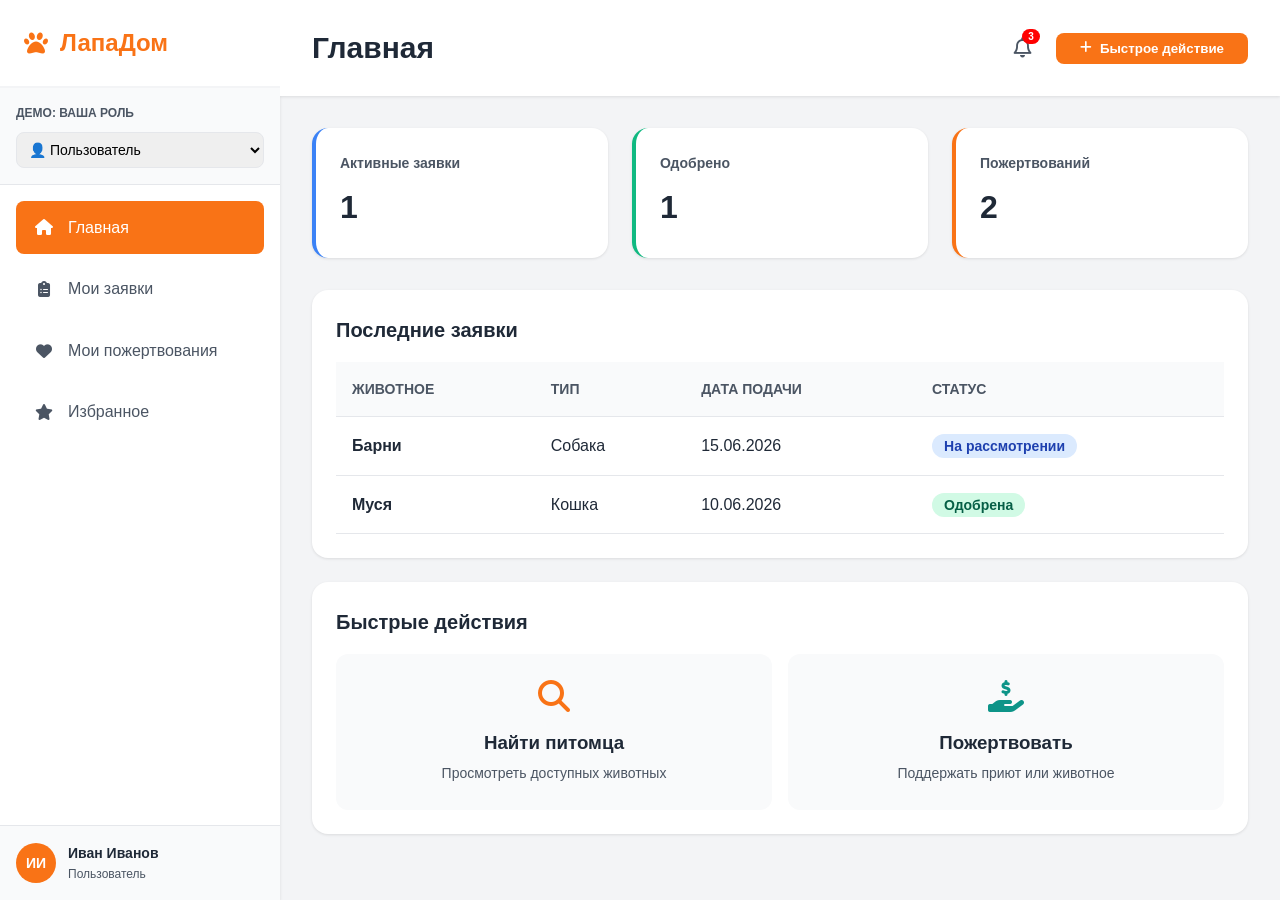
==== frontend/dashboard.html @ 7d48e0a5 "prototype 1.3" ====
<!DOCTYPE html>
<html lang="ru">
<head>
    <meta charset="UTF-8">
    <meta name="viewport" content="width=device-width, initial-scale=1.0">
    <title>ЛапаДом | Личный кабинет</title>
    <link rel="stylesheet" href="css/style.css">
    <link rel="stylesheet" href="https://cdnjs.cloudflare.com/ajax/libs/font-awesome/6.4.0/css/all.min.css">
</head>
<body class="dashboard-body">
    <div class="dashboard-container">
        <!-- Боковое меню -->
        <aside class="sidebar">
            <div class="sidebar-header">
                <i class="fa-solid fa-paw"></i>
                <span>ЛапаДом</span>
            </div>
            
            <div class="role-selector">
                <label>Демо: Ваша роль</label>
                <select id="roleSelector" onchange="switchRole(this.value)">
                    <option value="user">👤 Пользователь</option>
                    <option value="partner">🏢 Партнёр (Приют/Клиника)</option>
                </select>
            </div>

            <nav class="sidebar-nav" id="sidebarNav">
                <!-- Меню генерируется через JS -->
            </nav>

            <div class="sidebar-footer">
                <div class="user-info">
                    <div class="avatar" id="userAvatar">ИИ</div>
                    <div class="user-details">
                        <div class="user-name" id="userName">Иван Иванов</div>
                        <div class="user-role" id="userRole">Пользователь</div>
                    </div>
                </div>
            </div>
        </aside>

        <!-- Основной контент -->
        <main class="main-content">
            <header class="top-bar">
                <h1 id="pageTitle" class="page-title">Главная</h1>
                <div class="top-actions">
                    <button class="icon-btn">
                        <i class="fa-regular fa-bell"></i>
                        <span class="badge">3</span>
                    </button>
                    <button class="btn btn-primary" onclick="showQuickAction()">
                        <i class="fa-solid fa-plus"></i> Быстрое действие
                    </button>
                </div>
            </header>

            <div class="content" id="mainContent">
                <!-- Контент генерируется через JS -->
            </div>
        </main>
    </div>

    <script src="js/dashboard.js"></script>
</body>
</html>
---- frontend/css/style.css ----
/* Базовые стили */
* {
    margin: 0;
    padding: 0;
    box-sizing: border-box;
}

:root {
    --primary: #f97316;
    --primary-dark: #ea580c;
    --secondary: #0d9488;
    --secondary-dark: #0f766e;
    --gray-50: #f9fafb;
    --gray-100: #f3f4f6;
    --gray-200: #e5e7eb;
    --gray-600: #4b5563;
    --gray-800: #1f2937;
    --shadow: 0 1px 3px rgba(0,0,0,0.1);
    --shadow-lg: 0 10px 15px -3px rgba(0,0,0,0.1);
}

body {
    font-family: -apple-system, BlinkMacSystemFont, 'Segoe UI', Roboto, sans-serif;
    color: var(--gray-800);
    line-height: 1.6;
}

.container {
    max-width: 1200px;
    margin: 0 auto;
    padding: 0 20px;
}

/* Навигация */
.navbar {
    background: white;
    box-shadow: var(--shadow);
    position: sticky;
    top: 0;
    z-index: 100;
}

.nav-container {
    display: flex;
    justify-content: space-between;
    align-items: center;
    padding: 1rem 20px;
}

.logo {
    display: flex;
    align-items: center;
    gap: 0.5rem;
    font-size: 1.5rem;
    font-weight: bold;
    color: var(--primary);
}

.nav-links {
    display: flex;
    gap: 2rem;
}

.nav-links a {
    text-decoration: none;
    color: var(--gray-600);
    font-weight: 500;
    transition: color 0.3s;
}

.nav-links a:hover,
.nav-links a.active {
    color: var(--primary);
}

.nav-actions {
    display: flex;
    gap: 1rem;
}

/* Кнопки */
.btn {
    padding: 0.5rem 1.5rem;
    border-radius: 0.5rem;
    font-weight: 600;
    text-decoration: none;
    border: none;
    cursor: pointer;
    transition: all 0.3s;
    display: inline-flex;
    align-items: center;
    gap: 0.5rem;
}

.btn-primary {
    background: var(--primary);
    color: white;
}

.btn-primary:hover {
    background: var(--primary-dark);
    transform: translateY(-1px);
}

.btn-secondary {
    background: var(--secondary);
    color: white;
}

.btn-secondary:hover {
    background: var(--secondary-dark);
}

.btn-outline {
    background: transparent;
    border: 2px solid var(--primary);
    color: var(--primary);
}

.btn-lg {
    padding: 0.75rem 2rem;
    font-size: 1.1rem;
}

/* Hero секция */
.hero {
    background: linear-gradient(135deg, var(--secondary) 0%, #14b8a6 100%);
    color: white;
    padding: 6rem 0;
    text-align: center;
}

.hero h1 {
    font-size: 3rem;
    margin-bottom: 1rem;
    font-weight: 800;
}

.hero p {
    font-size: 1.25rem;
    margin-bottom: 2rem;
    opacity: 0.9;
}

.hero-buttons {
    display: flex;
    gap: 1rem;
    justify-content: center;
}

/* Поиск */
.search-section {
    background: white;
    padding: 2rem 0;
    margin-top: -2rem;
    position: relative;
    z-index: 10;
}

.search-box {
    background: white;
    padding: 2rem;
    border-radius: 1rem;
    box-shadow: var(--shadow-lg);
    display: grid;
    grid-template-columns: repeat(auto-fit, minmax(200px, 1fr));
    gap: 1rem;
}

.form-control {
    padding: 0.75rem;
    border: 2px solid var(--gray-200);
    border-radius: 0.5rem;
    font-size: 1rem;
    outline: none;
    transition: border-color 0.3s;
}

.form-control:focus {
    border-color: var(--primary);
}

/* Каталог животных */
.animals-section {
    padding: 4rem 0;
    background: var(--gray-50);
}

.section-title {
    text-align: center;
    font-size: 2.5rem;
    margin-bottom: 3rem;
    color: var(--gray-800);
}

.animals-grid {
    display: grid;
    grid-template-columns: repeat(auto-fill, minmax(300px, 1fr));
    gap: 2rem;
}

.animal-card {
    background: white;
    border-radius: 1rem;
    overflow: hidden;
    box-shadow: var(--shadow);
    transition: transform 0.3s, box-shadow 0.3s;
}

.animal-card:hover {
    transform: translateY(-5px);
    box-shadow: var(--shadow-lg);
}

.animal-image {
    width: 100%;
    height: 250px;
    object-fit: cover;
}

.animal-info {
    padding: 1.5rem;
}

.animal-header {
    display: flex;
    justify-content: space-between;
    align-items: start;
    margin-bottom: 0.5rem;
}

.animal-name {
    font-size: 1.5rem;
    font-weight: bold;
}

.animal-badge {
    background: var(--secondary);
    color: white;
    padding: 0.25rem 0.75rem;
    border-radius: 1rem;
    font-size: 0.875rem;
    font-weight: 600;
}

.animal-meta {
    color: var(--gray-600);
    margin-bottom: 1rem;
}

.animal-desc {
    color: var(--gray-600);
    margin-bottom: 1.5rem;
    line-height: 1.5;
}

.animal-actions {
    display: grid;
    grid-template-columns: 1fr 1fr;
    gap: 0.75rem;
}

.btn-adopt {
    background: var(--secondary);
    color: white;
    padding: 0.75rem;
    border: none;
    border-radius: 0.5rem;
    font-weight: 600;
    cursor: pointer;
    transition: background 0.3s;
}

.btn-adopt:hover {
    background: var(--secondary-dark);
}

.btn-donate {
    background: transparent;
    color: var(--primary);
    border: 2px solid var(--primary);
    padding: 0.75rem;
    border-radius: 0.5rem;
    font-weight: 600;
    cursor: pointer;
    transition: all 0.3s;
}

.btn-donate:hover {
    background: var(--primary);
    color: white;
}

/* Футер */
.footer {
    background: var(--gray-800);
    color: white;
    padding: 3rem 0;
}

.footer-grid {
    display: grid;
    grid-template-columns: repeat(auto-fit, minmax(250px, 1fr));
    gap: 2rem;
}

.footer h3 {
    margin-bottom: 1rem;
    color: var(--primary);
}

.footer p {
    margin-bottom: 0.5rem;
    opacity: 0.9;
}

.social-links {
    display: flex;
    gap: 1rem;
}

.social-links a {
    color: white;
    font-size: 1.5rem;
    transition: color 0.3s;
}

.social-links a:hover {
    color: var(--primary);
}

/* Dashboard стили */
.dashboard-body {
    background: var(--gray-100);
    height: 100vh;
    overflow: hidden;
}

.dashboard-container {
    display: flex;
    height: 100vh;
}

/* Sidebar */
.sidebar {
    width: 280px;
    background: white;
    box-shadow: var(--shadow);
    display: flex;
    flex-direction: column;
    flex-shrink: 0;
}

.sidebar-header {
    padding: 1.5rem;
    border-bottom: 2px solid var(--gray-100);
    display: flex;
    align-items: center;
    gap: 0.75rem;
    font-size: 1.5rem;
    font-weight: bold;
    color: var(--primary);
}

.role-selector {
    padding: 1rem;
    background: var(--gray-50);
    border-bottom: 1px solid var(--gray-200);
}

.role-selector label {
    display: block;
    font-size: 0.75rem;
    font-weight: bold;
    color: var(--gray-600);
    text-transform: uppercase;
    margin-bottom: 0.5rem;
}

.role-selector select {
    width: 100%;
    padding: 0.5rem;
    border: 1px solid var(--gray-200);
    border-radius: 0.5rem;
    font-size: 0.875rem;
    cursor: pointer;
}

.sidebar-nav {
    flex: 1;
    padding: 1rem;
    overflow-y: auto;
}

.nav-item {
    display: flex;
    align-items: center;
    gap: 0.75rem;
    padding: 0.875rem 1rem;
    margin-bottom: 0.5rem;
    border-radius: 0.5rem;
    cursor: pointer;
    transition: all 0.3s;
    text-decoration: none;
    color: var(--gray-600);
    font-weight: 500;
}

.nav-item:hover {
    background: var(--gray-100);
    color: var(--gray-800);
}

.nav-item.active {
    background: var(--primary);
    color: white;
}

.nav-item i {
    width: 24px;
    text-align: center;
}

.sidebar-footer {
    padding: 1rem;
    border-top: 1px solid var(--gray-200);
    background: var(--gray-50);
}

.user-info {
    display: flex;
    align-items: center;
    gap: 0.75rem;
}

.avatar {
    width: 40px;
    height: 40px;
    border-radius: 50%;
    background: var(--primary);
    color: white;
    display: flex;
    align-items: center;
    justify-content: center;
    font-weight: bold;
    font-size: 0.875rem;
}

.user-details {
    flex: 1;
}

.user-name {
    font-weight: 600;
    font-size: 0.875rem;
}

.user-role {
    font-size: 0.75rem;
    color: var(--gray-600);
}

/* Main content */
.main-content {
    flex: 1;
    display: flex;
    flex-direction: column;
    overflow: hidden;
}

.top-bar {
    background: white;
    padding: 1.5rem 2rem;
    box-shadow: var(--shadow);
    display: flex;
    justify-content: space-between;
    align-items: center;
    flex-shrink: 0;
}

.page-title {
    font-size: 1.875rem;
    font-weight: bold;
}

.top-actions {
    display: flex;
    align-items: center;
    gap: 1rem;
}

.icon-btn {
    position: relative;
    background: none;
    border: none;
    font-size: 1.25rem;
    color: var(--gray-600);
    cursor: pointer;
    padding: 0.5rem;
    border-radius: 0.5rem;
    transition: all 0.3s;
}

.icon-btn:hover {
    background: var(--gray-100);
    color: var(--primary);
}

.badge {
    position: absolute;
    top: 0;
    right: 0;
    background: red;
    color: white;
    font-size: 0.625rem;
    padding: 0.125rem 0.375rem;
    border-radius: 1rem;
    font-weight: bold;
}

.content {
    flex: 1;
    overflow-y: auto;
    padding: 2rem;
}

/* Карточки для dashboard */
.stats-grid {
    display: grid;
    grid-template-columns: repeat(auto-fit, minmax(250px, 1fr));
    gap: 1.5rem;
    margin-bottom: 2rem;
}

.stat-card {
    background: white;
    padding: 1.5rem;
    border-radius: 1rem;
    box-shadow: var(--shadow);
    border-left: 4px solid var(--primary);
}

.stat-card h3 {
    color: var(--gray-600);
    font-size: 0.875rem;
    margin-bottom: 0.5rem;
}

.stat-card .value {
    font-size: 2rem;
    font-weight: bold;
    color: var(--gray-800);
}

.card {
    background: white;
    border-radius: 1rem;
    box-shadow: var(--shadow);
    padding: 1.5rem;
    margin-bottom: 1.5rem;
}

.card-title {
    font-size: 1.25rem;
    font-weight: bold;
    margin-bottom: 1rem;
}

/* Трекер статуса */
.status-tracker {
    position: relative;
    padding-left: 2rem;
}

.status-tracker::before {
    content: '';
    position: absolute;
    left: 0.75rem;
    top: 0;
    bottom: 0;
    width: 2px;
    background: var(--gray-200);
}

.status-item {
    display: flex;
    align-items: start;
    margin-bottom: 2rem;
    position: relative;
}

.status-icon {
    width: 2rem;
    height: 2rem;
    border-radius: 50%;
    background: var(--gray-200);
    display: flex;
    align-items: center;
    justify-content: center;
    margin-right: 1rem;
    position: relative;
    z-index: 1;
    flex-shrink: 0;
}

.status-item.completed .status-icon {
    background: #10b981;
    color: white;
}

.status-item.active .status-icon {
    background: var(--primary);
    color: white;
    box-shadow: 0 0 0 4px rgba(249, 115, 22, 0.2);
}

.status-content h4 {
    font-weight: 600;
    margin-bottom: 0.25rem;
}

.status-content p {
    color: var(--gray-600);
    font-size: 0.875rem;
}

/* Таблицы */
.table {
    width: 100%;
    border-collapse: collapse;
}

.table th,
.table td {
    padding: 1rem;
    text-align: left;
    border-bottom: 1px solid var(--gray-200);
}

.table th {
    background: var(--gray-50);
    font-weight: 600;
    color: var(--gray-600);
    font-size: 0.875rem;
    text-transform: uppercase;
}

.table tr:hover {
    background: var(--gray-50);
}

/* Прогресс бар */
.progress-bar {
    width: 100%;
    height: 0.75rem;
    background: var(--gray-200);
    border-radius: 1rem;
    overflow: hidden;
    margin: 1rem 0;
}

.progress-fill {
    height: 100%;
    background: var(--secondary);
    border-radius: 1rem;
    transition: width 0.3s;
}

/* Адаптивность */
@media (max-width: 768px) {
    .nav-links {
        display: none;
    }
    
    .hero h1 {
        font-size: 2rem;
    }
    
    .hero-buttons {
        flex-direction: column;
    }
    
    .sidebar {
        width: 100%;
        position: fixed;
        bottom: 0;
        left: 0;
        right: 0;
        top: auto;
        height: auto;
        max-height: 60vh;
        overflow-y: auto;
        transform: translateY(100%);
        transition: transform 0.3s;
        z-index: 1000;
    }
    
    .sidebar.active {
        transform: translateY(0);
    }
    
}
/* Дополнительные стили для badge */
.badge-success {
    background: #d1fae5;
    color: #065f46;
    padding: 0.25rem 0.75rem;
    border-radius: 1rem;
    font-size: 0.875rem;
    font-weight: 600;
}

.badge-warning {
    background: #fef3c7;
    color: #92400e;
    padding: 0.25rem 0.75rem;
    border-radius: 1rem;
    font-size: 0.875rem;
    font-weight: 600;
}

.badge-info {
    background: #dbeafe;
    color: #1e40af;
    padding: 0.25rem 0.75rem;
    border-radius: 1rem;
    font-size: 0.875rem;
    font-weight: 600;
}

.badge-error {
    background: #fee2e2;
    color: #dc2626;
    padding: 0.25rem 0.75rem;
    border-radius: 1rem;
    font-size: 0.875rem;
    font-weight: 600;
}

.badge-secondary {
    background: #e5e7eb;
    color: #374151;
    padding: 0.25rem 0.75rem;
    border-radius: 1rem;
    font-size: 0.875rem;
    font-weight: 600;
}

/* Быстрые действия */
.quick-action-card {
    background: var(--gray-50);
    padding: 1.5rem;
    border-radius: 0.75rem;
    text-align: center;
    text-decoration: none;
    transition: all 0.3s;
    border: 2px solid transparent;
}

.quick-action-card:hover {
    background: white;
    border-color: var(--primary);
    transform: translateY(-2px);
    box-shadow: var(--shadow-lg);
}

.quick-action-card h3 {
    margin: 0.75rem 0 0.25rem;
    color: var(--gray-800);
}

.quick-action-card p {
    color: var(--gray-600);
    font-size: 0.875rem;
    margin: 0;
}

/* Таблица с прокруткой */
.table-responsive {
    overflow-x: auto;
}

/* Адаптивность для мобильных */
@media (max-width: 768px) {
    .dashboard-container {
        flex-direction: column;
    }
    
    .sidebar {
        width: 100%;
        height: auto;
        max-height: 50vh;
        overflow-y: auto;
    }
    
    .stats-grid {
        grid-template-columns: 1fr;
    }
}
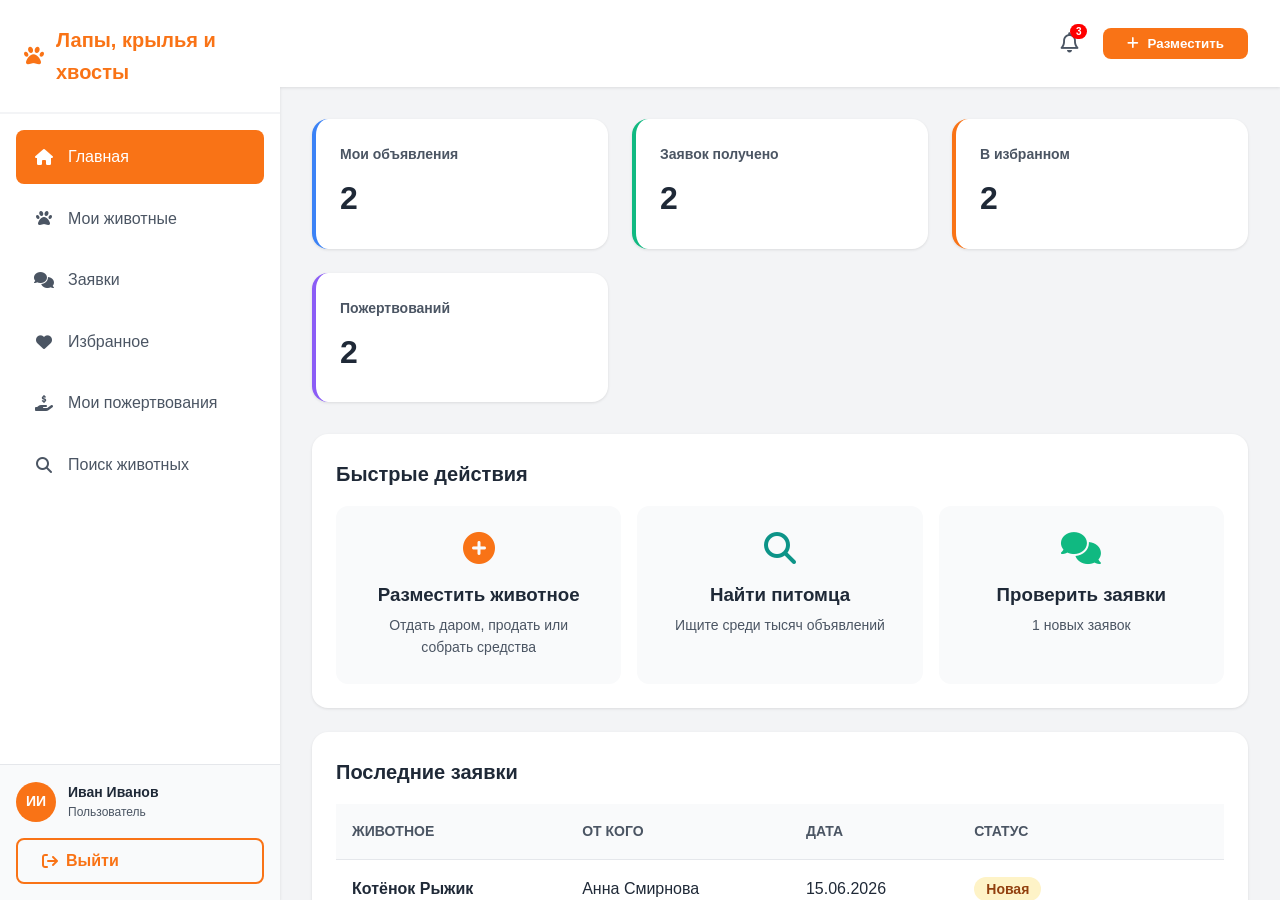
==== commit f80c4673: "prototype 1.4" ====
--- a/frontend/dashboard.html
+++ b/frontend/dashboard.html
@@ -3,7 +3,7 @@
 <head>
     <meta charset="UTF-8">
     <meta name="viewport" content="width=device-width, initial-scale=1.0">
-    <title>ЛапаДом | Личный кабинет</title>
+    <title>Лапы, крылья и хвосты | Личный кабинет</title>
     <link rel="stylesheet" href="css/style.css">
     <link rel="stylesheet" href="https://cdnjs.cloudflare.com/ajax/libs/font-awesome/6.4.0/css/all.min.css">
 </head>
@@ -11,19 +11,11 @@
     <div class="dashboard-container">
         <!-- Боковое меню -->
         <aside class="sidebar">
-            <div class="sidebar-header">
+            <a href="index.html" class="sidebar-header">
                 <i class="fa-solid fa-paw"></i>
-                <span>ЛапаДом</span>
-            </div>
+                <span>Лапы, крылья и хвосты</span>
+            </a>
             
-            <div class="role-selector">
-                <label>Демо: Ваша роль</label>
-                <select id="roleSelector" onchange="switchRole(this.value)">
-                    <option value="user">👤 Пользователь</option>
-                    <option value="partner">🏢 Партнёр (Приют/Клиника)</option>
-                </select>
-            </div>
-
             <nav class="sidebar-nav" id="sidebarNav">
                 <!-- Меню генерируется через JS -->
             </nav>
@@ -36,6 +28,9 @@
                         <div class="user-role" id="userRole">Пользователь</div>
                     </div>
                 </div>
+                <a href="index.html" class="btn btn-outline" style="margin-top: 1rem; width: 100%; text-align: center; text-decoration: none;">
+                    <i class="fa-solid fa-arrow-right-from-bracket"></i> Выйти
+                </a>
             </div>
         </aside>
 
@@ -49,7 +44,7 @@
                         <span class="badge">3</span>
                     </button>
                     <button class="btn btn-primary" onclick="showQuickAction()">
-                        <i class="fa-solid fa-plus"></i> Быстрое действие
+                        <i class="fa-solid fa-plus"></i> Разместить
                     </button>
                 </div>
             </header>
@@ -61,5 +56,13 @@
     </div>
 
     <script src="js/dashboard.js"></script>
+
+    <!-- Модальное окно детальной карточки животного -->
+<div id="animalDetailModal" class="modal-overlay">
+    <div class="modal-content" id="animalDetailModalContent">
+        <!-- Контент генерируется через JS -->
+    </div>
+</div>
+
 </body>
 </html>
--- a/frontend/css/style.css
+++ b/frontend/css/style.css
@@ -698,7 +698,7 @@
     .sidebar.active {
         transform: translateY(0);
     }
-    
+
 }
 /* Дополнительные стили для badge */
 .badge-success {
@@ -796,4 +796,582 @@
     .stats-grid {
         grid-template-columns: 1fr;
     }
+}
+
+/* Стили для логотипа */
+.logo {
+    display: flex;
+    align-items: center;
+    gap: 0.5rem;
+    font-size: 1.5rem;
+    font-weight: bold;
+    color: var(--primary);
+    text-decoration: none;
+    transition: opacity 0.3s;
+}
+
+.logo:hover {
+    opacity: 0.8;
+}
+
+.sidebar-header {
+    display: flex;
+    align-items: center;
+    gap: 0.75rem;
+    font-size: 1.25rem;
+    font-weight: bold;
+    color: var(--primary);
+    text-decoration: none;
+    padding: 1.5rem;
+    border-bottom: 2px solid var(--gray-100);
+    transition: opacity 0.3s;
+}
+
+.sidebar-header:hover {
+    opacity: 0.8;
+}
+
+/* Как это работает */
+.how-it-works {
+    padding: 5rem 0;
+    background: white;
+}
+
+.features-grid {
+    display: grid;
+    grid-template-columns: repeat(auto-fit, minmax(250px, 1fr));
+    gap: 2rem;
+    margin-top: 3rem;
+}
+
+.feature-card {
+    text-align: center;
+    padding: 2rem;
+    border-radius: 1rem;
+    transition: transform 0.3s, box-shadow 0.3s;
+}
+
+.feature-card:hover {
+    transform: translateY(-5px);
+    box-shadow: var(--shadow-lg);
+}
+
+.feature-icon {
+    width: 80px;
+    height: 80px;
+    background: linear-gradient(135deg, var(--primary) 0%, var(--secondary) 100%);
+    border-radius: 50%;
+    display: flex;
+    align-items: center;
+    justify-content: center;
+    margin: 0 auto 1.5rem;
+    color: white;
+    font-size: 2rem;
+}
+
+.feature-card h3 {
+    font-size: 1.25rem;
+    margin-bottom: 0.75rem;
+    color: var(--gray-800);
+}
+
+.feature-card p {
+    color: var(--gray-600);
+    line-height: 1.6;
+}
+
+/* Бейджи целей */
+.purpose-badge {
+    display: inline-block;
+    padding: 0.375rem 0.875rem;
+    border-radius: 1rem;
+    font-size: 0.875rem;
+    font-weight: 600;
+    margin-top: 0.5rem;
+}
+
+.purpose-free {
+    background: #d1fae5;
+    color: #065f46;
+}
+
+.purpose-sale {
+    background: #dbeafe;
+    color: #1e40af;
+}
+
+.purpose-fundraising {
+    background: #fef3c7;
+    color: #92400e;
+}
+
+.animal-location {
+    color: var(--gray-600);
+    font-size: 0.875rem;
+    margin: 0.5rem 0;
+}
+
+.animal-location i {
+    margin-right: 0.25rem;
+}
+
+/* Футер */
+.footer {
+    background: var(--gray-800);
+    color: white;
+    padding: 4rem 0 2rem;
+}
+
+.footer-grid {
+    display: grid;
+    grid-template-columns: repeat(auto-fit, minmax(250px, 1fr));
+    gap: 3rem;
+    margin-bottom: 3rem;
+}
+
+.footer h3 {
+    margin-bottom: 1.5rem;
+    color: var(--primary);
+    font-size: 1.25rem;
+}
+
+.footer p {
+    margin-bottom: 0.75rem;
+    opacity: 0.9;
+    line-height: 1.6;
+}
+
+.footer i {
+    margin-right: 0.5rem;
+    width: 20px;
+}
+
+.social-links {
+    display: flex;
+    gap: 1rem;
+}
+
+.social-links a {
+    color: white;
+    font-size: 1.5rem;
+    transition: color 0.3s, transform 0.3s;
+}
+
+.social-links a:hover {
+    color: var(--primary);
+    transform: translateY(-3px);
+}
+
+.footer-bottom {
+    text-align: center;
+    padding-top: 2rem;
+    border-top: 1px solid rgba(255, 255, 255, 0.1);
+    opacity: 0.8;
+}
+
+/* Адаптивность */
+@media (max-width: 768px) {
+    .nav-links {
+        display: none;
+    }
+    
+    .hero h1 {
+        font-size: 2rem;
+    }
+    
+    .hero-buttons {
+        flex-direction: column;
+    }
+    
+    .search-box {
+        grid-template-columns: 1fr;
+    }
+    
+    .features-grid {
+        grid-template-columns: 1fr;
+    }
+}
+
+/* Модальное окно карточки животного */
+.modal-overlay {
+    position: fixed;
+    top: 0;
+    left: 0;
+    right: 0;
+    bottom: 0;
+    background: rgba(0, 0, 0, 0.7);
+    display: flex;
+    align-items: center;
+    justify-content: center;
+    z-index: 1000;
+    padding: 2rem;
+    opacity: 0;
+    visibility: hidden;
+    transition: all 0.3s;
+}
+
+.modal-overlay.active {
+    opacity: 1;
+    visibility: visible;
+}
+
+.modal-content {
+    background: white;
+    border-radius: 1rem;
+    max-width: 900px;
+    width: 100%;
+    max-height: 90vh;
+    overflow-y: auto;
+    position: relative;
+    transform: scale(0.9);
+    transition: transform 0.3s;
+}
+
+.modal-overlay.active .modal-content {
+    transform: scale(1);
+}
+
+.modal-close {
+    position: absolute;
+    top: 1rem;
+    right: 1rem;
+    width: 40px;
+    height: 40px;
+    background: white;
+    border: none;
+    border-radius: 50%;
+    font-size: 1.5rem;
+    cursor: pointer;
+    display: flex;
+    align-items: center;
+    justify-content: center;
+    box-shadow: var(--shadow);
+    z-index: 10;
+    transition: all 0.3s;
+}
+
+.modal-close:hover {
+    background: var(--gray-100);
+    transform: rotate(90deg);
+}
+
+.animal-detail {
+    display: grid;
+    grid-template-columns: 1fr 1fr;
+    gap: 0;
+}
+
+.animal-detail-image {
+    position: relative;
+    min-height: 500px;
+}
+
+.animal-detail-image img {
+    width: 100%;
+    height: 100%;
+    object-fit: cover;
+    border-radius: 1rem 0 0 1rem;
+}
+
+.animal-detail-purpose {
+    position: absolute;
+    top: 1.5rem;
+    left: 1.5rem;
+}
+
+.animal-detail-info {
+    padding: 2rem;
+    display: flex;
+    flex-direction: column;
+}
+
+.animal-detail-header {
+    margin-bottom: 1.5rem;
+}
+
+.animal-detail-name {
+    font-size: 2rem;
+    font-weight: bold;
+    margin-bottom: 0.5rem;
+    color: var(--gray-800);
+}
+
+.animal-detail-meta {
+    display: flex;
+    flex-wrap: wrap;
+    gap: 1rem;
+    margin-bottom: 1rem;
+}
+
+.animal-detail-meta-item {
+    display: flex;
+    align-items: center;
+    gap: 0.5rem;
+    color: var(--gray-600);
+    font-size: 0.95rem;
+}
+
+.animal-detail-meta-item i {
+    color: var(--primary);
+}
+
+.animal-detail-section {
+    margin-bottom: 1.5rem;
+}
+
+.animal-detail-section h3 {
+    font-size: 1.125rem;
+    font-weight: 600;
+    margin-bottom: 0.75rem;
+    color: var(--gray-800);
+    display: flex;
+    align-items: center;
+    gap: 0.5rem;
+}
+
+.animal-detail-section h3 i {
+    color: var(--primary);
+}
+
+.animal-detail-description {
+    color: var(--gray-600);
+    line-height: 1.7;
+    font-size: 0.95rem;
+}
+
+.animal-detail-features {
+    display: flex;
+    flex-wrap: wrap;
+    gap: 0.75rem;
+}
+
+.animal-detail-features .feature-item {
+    flex: 1;
+    min-width: 200px;
+}
+
+.feature-item {
+    display: flex;
+    align-items: center;
+    gap: 0.75rem;
+    padding: 0.75rem;
+    background: var(--gray-50);
+    border-radius: 0.5rem;
+    font-size: 0.875rem;
+}
+
+.feature-item i {
+    color: var(--secondary);
+    font-size: 1.25rem;
+}
+
+.feature-item .feature-label {
+    color: var(--gray-600);
+    font-size: 0.75rem;
+}
+
+.feature-item .feature-value {
+    font-weight: 600;
+    color: var(--gray-800);
+}
+
+.animal-detail-owner {
+    background: var(--gray-50);
+    padding: 1rem;
+    border-radius: 0.75rem;
+    margin-bottom: 1.5rem;
+}
+
+.owner-info {
+    display: flex;
+    align-items: center;
+    gap: 1rem;
+    margin-bottom: 0.75rem;
+}
+
+.owner-avatar {
+    width: 50px;
+    height: 50px;
+    border-radius: 50%;
+    background: var(--primary);
+    color: white;
+    display: flex;
+    align-items: center;
+    justify-content: center;
+    font-weight: bold;
+    font-size: 1.25rem;
+}
+
+.owner-details h4 {
+    font-weight: 600;
+    margin-bottom: 0.25rem;
+}
+
+.owner-details p {
+    font-size: 0.875rem;
+    color: var(--gray-600);
+}
+
+.owner-rating {
+    display: flex;
+    align-items: center;
+    gap: 0.25rem;
+    color: #fbbf24;
+    font-size: 0.875rem;
+}
+
+.animal-detail-actions {
+    display: grid;
+    grid-template-columns: 1fr 1fr;
+    gap: 0.75rem;
+    margin-top: auto;
+}
+
+.btn-detail-primary {
+    background: var(--primary);
+    color: white;
+    padding: 1rem;
+    border: none;
+    border-radius: 0.75rem;
+    font-weight: 600;
+    cursor: pointer;
+    transition: all 0.3s;
+    display: flex;
+    align-items: center;
+    justify-content: center;
+    gap: 0.5rem;
+    font-size: 1rem;
+}
+
+.btn-detail-primary:hover {
+    background: var(--primary-dark);
+    transform: translateY(-2px);
+}
+
+.btn-detail-secondary {
+    background: white;
+    color: var(--primary);
+    border: 2px solid var(--primary);
+    padding: 1rem;
+    border-radius: 0.75rem;
+    font-weight: 600;
+    cursor: pointer;
+    transition: all 0.3s;
+    display: flex;
+    align-items: center;
+    justify-content: center;
+    gap: 0.5rem;
+    font-size: 1rem;
+}
+
+.btn-detail-secondary:hover {
+    background: var(--primary);
+    color: white;
+}
+
+.btn-detail-icon {
+    background: var(--gray-100);
+    color: var(--gray-600);
+    border: none;
+    padding: 1rem;
+    border-radius: 0.75rem;
+    cursor: pointer;
+    transition: all 0.3s;
+    display: flex;
+    align-items: center;
+    justify-content: center;
+    font-size: 1.25rem;
+}
+
+.btn-detail-icon:hover {
+    background: var(--gray-200);
+    color: var(--primary);
+}
+
+.btn-detail-icon.active {
+    background: #fee2e2;
+    color: #dc2626;
+}
+
+/* Прогресс бар сбора в модалке */
+.fundraising-progress {
+    background: var(--gray-50);
+    padding: 1rem;
+    border-radius: 0.75rem;
+    margin-bottom: 1.5rem;
+}
+
+.fundraising-header {
+    display: flex;
+    justify-content: space-between;
+    margin-bottom: 0.75rem;
+}
+
+.fundraising-amount {
+    font-weight: bold;
+    color: var(--secondary);
+    font-size: 1.125rem;
+}
+
+.fundraising-goal {
+    color: var(--gray-600);
+    font-size: 0.875rem;
+}
+
+.fundraising-bar {
+    width: 100%;
+    height: 10px;
+    background: var(--gray-200);
+    border-radius: 5px;
+    overflow: hidden;
+    margin-bottom: 0.5rem;
+}
+
+.fundraising-fill {
+    height: 100%;
+    background: linear-gradient(90deg, var(--secondary) 0%, #14b8a6 100%);
+    border-radius: 5px;
+    transition: width 0.5s;
+}
+
+.fundraising-percent {
+    text-align: right;
+    font-size: 0.875rem;
+    font-weight: 600;
+    color: var(--secondary);
+}
+
+/* Адаптивность модального окна */
+@media (max-width: 768px) {
+    .modal-overlay {
+        padding: 1rem;
+    }
+    
+    .animal-detail {
+        grid-template-columns: 1fr;
+    }
+    
+    .animal-detail-image {
+        min-height: 300px;
+    }
+    
+    .animal-detail-image img {
+        border-radius: 1rem 1rem 0 0;
+    }
+    
+    .animal-detail-info {
+        padding: 1.5rem;
+    }
+    
+    .animal-detail-name {
+        font-size: 1.5rem;
+    }
+    
+    .animal-detail-features {
+        grid-template-columns: 1fr;
+    }
+    
+    .animal-detail-actions {
+        grid-template-columns: 1fr;
+    }
 }
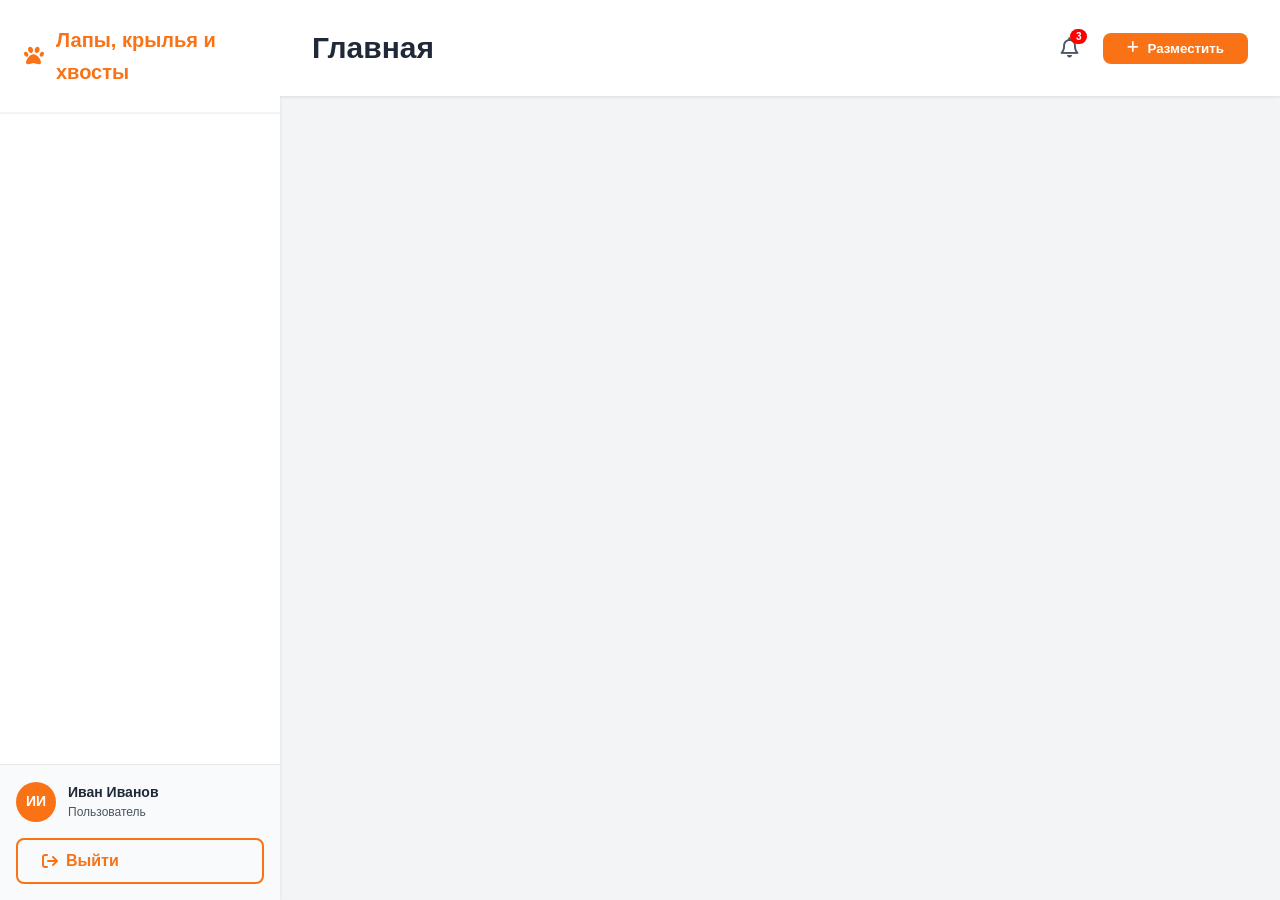
==== commit 5ee89826: "prototype 2.0" ====
--- a/frontend/dashboard.html
+++ b/frontend/dashboard.html
@@ -54,7 +54,8 @@
             </div>
         </main>
     </div>
-
+    
+    <script src="js/api.js"></script>
     <script src="js/dashboard.js"></script>
 
     <!-- Модальное окно детальной карточки животного -->
--- a/frontend/css/style.css
+++ b/frontend/css/style.css
@@ -54,6 +54,12 @@
     font-size: 1.5rem;
     font-weight: bold;
     color: var(--primary);
+    text-decoration: none;
+    transition: opacity 0.3s;
+}
+
+.logo:hover {
+    opacity: 0.8;
 }
 
 .nav-links {
@@ -115,6 +121,11 @@
     background: transparent;
     border: 2px solid var(--primary);
     color: var(--primary);
+}
+
+.btn-outline:hover {
+    background: var(--primary);
+    color: white;
 }
 
 .btn-lg {
@@ -148,13 +159,66 @@
     justify-content: center;
 }
 
+/* Как это работает */
+.how-it-works {
+    padding: 5rem 0;
+    background: white;
+}
+
+.section-title {
+    text-align: center;
+    font-size: 2.5rem;
+    margin-bottom: 3rem;
+    color: var(--gray-800);
+}
+
+.features-grid {
+    display: grid;
+    grid-template-columns: repeat(auto-fit, minmax(250px, 1fr));
+    gap: 2rem;
+    margin-top: 3rem;
+}
+
+.feature-card {
+    text-align: center;
+    padding: 2rem;
+    border-radius: 1rem;
+    transition: transform 0.3s, box-shadow 0.3s;
+}
+
+.feature-card:hover {
+    transform: translateY(-5px);
+    box-shadow: var(--shadow-lg);
+}
+
+.feature-icon {
+    width: 80px;
+    height: 80px;
+    background: linear-gradient(135deg, var(--primary) 0%, var(--secondary) 100%);
+    border-radius: 50%;
+    display: flex;
+    align-items: center;
+    justify-content: center;
+    margin: 0 auto 1.5rem;
+    color: white;
+    font-size: 2rem;
+}
+
+.feature-card h3 {
+    font-size: 1.25rem;
+    margin-bottom: 0.75rem;
+    color: var(--gray-800);
+}
+
+.feature-card p {
+    color: var(--gray-600);
+    line-height: 1.6;
+}
+
 /* Поиск */
 .search-section {
-    background: white;
-    padding: 2rem 0;
-    margin-top: -2rem;
-    position: relative;
-    z-index: 10;
+    background: var(--gray-50);
+    padding: 4rem 0;
 }
 
 .search-box {
@@ -183,14 +247,7 @@
 /* Каталог животных */
 .animals-section {
     padding: 4rem 0;
-    background: var(--gray-50);
-}
-
-.section-title {
-    text-align: center;
-    font-size: 2.5rem;
-    margin-bottom: 3rem;
-    color: var(--gray-800);
+    background: white;
 }
 
 .animals-grid {
@@ -205,6 +262,7 @@
     overflow: hidden;
     box-shadow: var(--shadow);
     transition: transform 0.3s, box-shadow 0.3s;
+    cursor: pointer;
 }
 
 .animal-card:hover {
@@ -245,12 +303,22 @@
 
 .animal-meta {
     color: var(--gray-600);
+    margin-bottom: 0.5rem;
+}
+
+.animal-location {
+    color: var(--gray-600);
+    font-size: 0.875rem;
+    margin: 0.5rem 0;
+}
+
+.animal-location i {
+    margin-right: 0.25rem;
+}
+
+.animal-desc {
+    color: var(--gray-600);
     margin-bottom: 1rem;
-}
-
-.animal-desc {
-    color: var(--gray-600);
-    margin-bottom: 1.5rem;
     line-height: 1.5;
 }
 
@@ -269,6 +337,10 @@
     font-weight: 600;
     cursor: pointer;
     transition: background 0.3s;
+    display: flex;
+    align-items: center;
+    justify-content: center;
+    gap: 0.5rem;
 }
 
 .btn-adopt:hover {
@@ -276,42 +348,78 @@
 }
 
 .btn-donate {
-    background: transparent;
-    color: var(--primary);
-    border: 2px solid var(--primary);
+    background: var(--gray-100);
+    color: var(--gray-600);
+    border: none;
     padding: 0.75rem;
     border-radius: 0.5rem;
     font-weight: 600;
     cursor: pointer;
     transition: all 0.3s;
+    display: flex;
+    align-items: center;
+    justify-content: center;
 }
 
 .btn-donate:hover {
-    background: var(--primary);
-    color: white;
+    background: #fee2e2;
+    color: #dc2626;
+}
+
+/* Бейджи целей */
+.purpose-badge {
+    display: inline-block;
+    padding: 0.375rem 0.875rem;
+    border-radius: 1rem;
+    font-size: 0.875rem;
+    font-weight: 600;
+    margin-top: 0.5rem;
+}
+
+.purpose-free {
+    background: #d1fae5;
+    color: #065f46;
+}
+
+.purpose-sale {
+    background: #dbeafe;
+    color: #1e40af;
+}
+
+.purpose-fundraising {
+    background: #fef3c7;
+    color: #92400e;
 }
 
 /* Футер */
 .footer {
     background: var(--gray-800);
     color: white;
-    padding: 3rem 0;
+    padding: 4rem 0 2rem;
 }
 
 .footer-grid {
     display: grid;
     grid-template-columns: repeat(auto-fit, minmax(250px, 1fr));
-    gap: 2rem;
+    gap: 3rem;
+    margin-bottom: 3rem;
 }
 
 .footer h3 {
-    margin-bottom: 1rem;
+    margin-bottom: 1.5rem;
     color: var(--primary);
+    font-size: 1.25rem;
 }
 
 .footer p {
-    margin-bottom: 0.5rem;
+    margin-bottom: 0.75rem;
     opacity: 0.9;
+    line-height: 1.6;
+}
+
+.footer i {
+    margin-right: 0.5rem;
+    width: 20px;
 }
 
 .social-links {
@@ -322,11 +430,19 @@
 .social-links a {
     color: white;
     font-size: 1.5rem;
-    transition: color 0.3s;
+    transition: color 0.3s, transform 0.3s;
 }
 
 .social-links a:hover {
     color: var(--primary);
+    transform: translateY(-3px);
+}
+
+.footer-bottom {
+    text-align: center;
+    padding-top: 2rem;
+    border-top: 1px solid rgba(255, 255, 255, 0.1);
+    opacity: 0.8;
 }
 
 /* Dashboard стили */
@@ -352,38 +468,20 @@
 }
 
 .sidebar-header {
+    display: flex;
+    align-items: center;
+    gap: 0.75rem;
+    font-size: 1.25rem;
+    font-weight: bold;
+    color: var(--primary);
+    text-decoration: none;
     padding: 1.5rem;
     border-bottom: 2px solid var(--gray-100);
-    display: flex;
-    align-items: center;
-    gap: 0.75rem;
-    font-size: 1.5rem;
-    font-weight: bold;
-    color: var(--primary);
-}
-
-.role-selector {
-    padding: 1rem;
-    background: var(--gray-50);
-    border-bottom: 1px solid var(--gray-200);
-}
-
-.role-selector label {
-    display: block;
-    font-size: 0.75rem;
-    font-weight: bold;
-    color: var(--gray-600);
-    text-transform: uppercase;
-    margin-bottom: 0.5rem;
-}
-
-.role-selector select {
-    width: 100%;
-    padding: 0.5rem;
-    border: 1px solid var(--gray-200);
-    border-radius: 0.5rem;
-    font-size: 0.875rem;
-    cursor: pointer;
+    transition: opacity 0.3s;
+}
+
+.sidebar-header:hover {
+    opacity: 0.8;
 }
 
 .sidebar-nav {
@@ -524,7 +622,7 @@
     padding: 2rem;
 }
 
-/* Карточки для dashboard */
+/* Карточки статистики */
 .stats-grid {
     display: grid;
     grid-template-columns: repeat(auto-fit, minmax(250px, 1fr));
@@ -552,6 +650,7 @@
     color: var(--gray-800);
 }
 
+/* Карточки */
 .card {
     background: white;
     border-radius: 1rem;
@@ -566,64 +665,6 @@
     margin-bottom: 1rem;
 }
 
-/* Трекер статуса */
-.status-tracker {
-    position: relative;
-    padding-left: 2rem;
-}
-
-.status-tracker::before {
-    content: '';
-    position: absolute;
-    left: 0.75rem;
-    top: 0;
-    bottom: 0;
-    width: 2px;
-    background: var(--gray-200);
-}
-
-.status-item {
-    display: flex;
-    align-items: start;
-    margin-bottom: 2rem;
-    position: relative;
-}
-
-.status-icon {
-    width: 2rem;
-    height: 2rem;
-    border-radius: 50%;
-    background: var(--gray-200);
-    display: flex;
-    align-items: center;
-    justify-content: center;
-    margin-right: 1rem;
-    position: relative;
-    z-index: 1;
-    flex-shrink: 0;
-}
-
-.status-item.completed .status-icon {
-    background: #10b981;
-    color: white;
-}
-
-.status-item.active .status-icon {
-    background: var(--primary);
-    color: white;
-    box-shadow: 0 0 0 4px rgba(249, 115, 22, 0.2);
-}
-
-.status-content h4 {
-    font-weight: 600;
-    margin-bottom: 0.25rem;
-}
-
-.status-content p {
-    color: var(--gray-600);
-    font-size: 0.875rem;
-}
-
 /* Таблицы */
 .table {
     width: 100%;
@@ -649,58 +690,11 @@
     background: var(--gray-50);
 }
 
-/* Прогресс бар */
-.progress-bar {
-    width: 100%;
-    height: 0.75rem;
-    background: var(--gray-200);
-    border-radius: 1rem;
-    overflow: hidden;
-    margin: 1rem 0;
-}
-
-.progress-fill {
-    height: 100%;
-    background: var(--secondary);
-    border-radius: 1rem;
-    transition: width 0.3s;
-}
-
-/* Адаптивность */
-@media (max-width: 768px) {
-    .nav-links {
-        display: none;
-    }
-    
-    .hero h1 {
-        font-size: 2rem;
-    }
-    
-    .hero-buttons {
-        flex-direction: column;
-    }
-    
-    .sidebar {
-        width: 100%;
-        position: fixed;
-        bottom: 0;
-        left: 0;
-        right: 0;
-        top: auto;
-        height: auto;
-        max-height: 60vh;
-        overflow-y: auto;
-        transform: translateY(100%);
-        transition: transform 0.3s;
-        z-index: 1000;
-    }
-    
-    .sidebar.active {
-        transform: translateY(0);
-    }
-
-}
-/* Дополнительные стили для badge */
+.table-responsive {
+    overflow-x: auto;
+}
+
+/* Бейджи статусов */
 .badge-success {
     background: #d1fae5;
     color: #065f46;
@@ -752,7 +746,7 @@
     padding: 1.5rem;
     border-radius: 0.75rem;
     text-align: center;
-    text-decoration: none;
+    cursor: pointer;
     transition: all 0.3s;
     border: 2px solid transparent;
 }
@@ -773,223 +767,6 @@
     color: var(--gray-600);
     font-size: 0.875rem;
     margin: 0;
-}
-
-/* Таблица с прокруткой */
-.table-responsive {
-    overflow-x: auto;
-}
-
-/* Адаптивность для мобильных */
-@media (max-width: 768px) {
-    .dashboard-container {
-        flex-direction: column;
-    }
-    
-    .sidebar {
-        width: 100%;
-        height: auto;
-        max-height: 50vh;
-        overflow-y: auto;
-    }
-    
-    .stats-grid {
-        grid-template-columns: 1fr;
-    }
-}
-
-/* Стили для логотипа */
-.logo {
-    display: flex;
-    align-items: center;
-    gap: 0.5rem;
-    font-size: 1.5rem;
-    font-weight: bold;
-    color: var(--primary);
-    text-decoration: none;
-    transition: opacity 0.3s;
-}
-
-.logo:hover {
-    opacity: 0.8;
-}
-
-.sidebar-header {
-    display: flex;
-    align-items: center;
-    gap: 0.75rem;
-    font-size: 1.25rem;
-    font-weight: bold;
-    color: var(--primary);
-    text-decoration: none;
-    padding: 1.5rem;
-    border-bottom: 2px solid var(--gray-100);
-    transition: opacity 0.3s;
-}
-
-.sidebar-header:hover {
-    opacity: 0.8;
-}
-
-/* Как это работает */
-.how-it-works {
-    padding: 5rem 0;
-    background: white;
-}
-
-.features-grid {
-    display: grid;
-    grid-template-columns: repeat(auto-fit, minmax(250px, 1fr));
-    gap: 2rem;
-    margin-top: 3rem;
-}
-
-.feature-card {
-    text-align: center;
-    padding: 2rem;
-    border-radius: 1rem;
-    transition: transform 0.3s, box-shadow 0.3s;
-}
-
-.feature-card:hover {
-    transform: translateY(-5px);
-    box-shadow: var(--shadow-lg);
-}
-
-.feature-icon {
-    width: 80px;
-    height: 80px;
-    background: linear-gradient(135deg, var(--primary) 0%, var(--secondary) 100%);
-    border-radius: 50%;
-    display: flex;
-    align-items: center;
-    justify-content: center;
-    margin: 0 auto 1.5rem;
-    color: white;
-    font-size: 2rem;
-}
-
-.feature-card h3 {
-    font-size: 1.25rem;
-    margin-bottom: 0.75rem;
-    color: var(--gray-800);
-}
-
-.feature-card p {
-    color: var(--gray-600);
-    line-height: 1.6;
-}
-
-/* Бейджи целей */
-.purpose-badge {
-    display: inline-block;
-    padding: 0.375rem 0.875rem;
-    border-radius: 1rem;
-    font-size: 0.875rem;
-    font-weight: 600;
-    margin-top: 0.5rem;
-}
-
-.purpose-free {
-    background: #d1fae5;
-    color: #065f46;
-}
-
-.purpose-sale {
-    background: #dbeafe;
-    color: #1e40af;
-}
-
-.purpose-fundraising {
-    background: #fef3c7;
-    color: #92400e;
-}
-
-.animal-location {
-    color: var(--gray-600);
-    font-size: 0.875rem;
-    margin: 0.5rem 0;
-}
-
-.animal-location i {
-    margin-right: 0.25rem;
-}
-
-/* Футер */
-.footer {
-    background: var(--gray-800);
-    color: white;
-    padding: 4rem 0 2rem;
-}
-
-.footer-grid {
-    display: grid;
-    grid-template-columns: repeat(auto-fit, minmax(250px, 1fr));
-    gap: 3rem;
-    margin-bottom: 3rem;
-}
-
-.footer h3 {
-    margin-bottom: 1.5rem;
-    color: var(--primary);
-    font-size: 1.25rem;
-}
-
-.footer p {
-    margin-bottom: 0.75rem;
-    opacity: 0.9;
-    line-height: 1.6;
-}
-
-.footer i {
-    margin-right: 0.5rem;
-    width: 20px;
-}
-
-.social-links {
-    display: flex;
-    gap: 1rem;
-}
-
-.social-links a {
-    color: white;
-    font-size: 1.5rem;
-    transition: color 0.3s, transform 0.3s;
-}
-
-.social-links a:hover {
-    color: var(--primary);
-    transform: translateY(-3px);
-}
-
-.footer-bottom {
-    text-align: center;
-    padding-top: 2rem;
-    border-top: 1px solid rgba(255, 255, 255, 0.1);
-    opacity: 0.8;
-}
-
-/* Адаптивность */
-@media (max-width: 768px) {
-    .nav-links {
-        display: none;
-    }
-    
-    .hero h1 {
-        font-size: 2rem;
-    }
-    
-    .hero-buttons {
-        flex-direction: column;
-    }
-    
-    .search-box {
-        grid-template-columns: 1fr;
-    }
-    
-    .features-grid {
-        grid-template-columns: 1fr;
-    }
 }
 
 /* Модальное окно карточки животного */
@@ -1148,9 +925,6 @@
 .animal-detail-features .feature-item {
     flex: 1;
     min-width: 200px;
-}
-
-.feature-item {
     display: flex;
     align-items: center;
     gap: 0.75rem;
@@ -1341,8 +1115,43 @@
     color: var(--secondary);
 }
 
-/* Адаптивность модального окна */
+/* Адаптивность */
 @media (max-width: 768px) {
+    .nav-links {
+        display: none;
+    }
+    
+    .hero h1 {
+        font-size: 2rem;
+    }
+    
+    .hero-buttons {
+        flex-direction: column;
+    }
+    
+    .search-box {
+        grid-template-columns: 1fr;
+    }
+    
+    .features-grid {
+        grid-template-columns: 1fr;
+    }
+    
+    .dashboard-container {
+        flex-direction: column;
+    }
+    
+    .sidebar {
+        width: 100%;
+        height: auto;
+        max-height: 50vh;
+        overflow-y: auto;
+    }
+    
+    .stats-grid {
+        grid-template-columns: 1fr;
+    }
+    
     .modal-overlay {
         padding: 1rem;
     }
@@ -1367,11 +1176,474 @@
         font-size: 1.5rem;
     }
     
-    .animal-detail-features {
-        grid-template-columns: 1fr;
-    }
-    
     .animal-detail-actions {
         grid-template-columns: 1fr;
     }
+}
+
+/* ==================== МОБИЛЬНАЯ АДАПТАЦИЯ ==================== */
+
+/* Бургер-меню для главной страницы */
+.burger-menu {
+    display: none;
+    flex-direction: column;
+    gap: 5px;
+    cursor: pointer;
+    padding: 0.5rem;
+    background: none;
+    border: none;
+}
+
+.burger-menu span {
+    width: 25px;
+    height: 3px;
+    background: var(--gray-800);
+    border-radius: 3px;
+    transition: all 0.3s;
+}
+
+.burger-menu.active span:nth-child(1) {
+    transform: rotate(45deg) translate(5px, 5px);
+}
+
+.burger-menu.active span:nth-child(2) {
+    opacity: 0;
+}
+
+.burger-menu.active span:nth-child(3) {
+    transform: rotate(-45deg) translate(7px, -6px);
+}
+
+.mobile-nav {
+    display: none;
+    position: fixed;
+    top: 70px;
+    left: 0;
+    right: 0;
+    background: white;
+    box-shadow: var(--shadow-lg);
+    padding: 1rem;
+    z-index: 99;
+    flex-direction: column;
+    gap: 0.5rem;
+}
+
+.mobile-nav.active {
+    display: flex;
+}
+
+.mobile-nav a {
+    padding: 1rem;
+    text-decoration: none;
+    color: var(--gray-800);
+    font-weight: 500;
+    border-radius: 0.5rem;
+    transition: background 0.3s;
+}
+
+.mobile-nav a:hover {
+    background: var(--gray-100);
+}
+
+.mobile-nav .btn {
+    margin-top: 0.5rem;
+    justify-content: center;
+}
+
+/* Нижняя навигация для dashboard */
+.bottom-nav {
+    display: none;
+    position: fixed;
+    bottom: 0;
+    left: 0;
+    right: 0;
+    background: white;
+    box-shadow: 0 -2px 10px rgba(0,0,0,0.1);
+    padding: 0.5rem;
+    z-index: 100;
+    justify-content: space-around;
+}
+
+.bottom-nav-item {
+    display: flex;
+    flex-direction: column;
+    align-items: center;
+    gap: 0.25rem;
+    padding: 0.5rem;
+    text-decoration: none;
+    color: var(--gray-600);
+    font-size: 0.7rem;
+    transition: color 0.3s;
+    flex: 1;
+}
+
+.bottom-nav-item i {
+    font-size: 1.25rem;
+}
+
+.bottom-nav-item.active {
+    color: var(--primary);
+}
+
+.bottom-nav-item:hover {
+    color: var(--primary);
+}
+
+/* Мобильные стили для dashboard */
+.mobile-header {
+    display: none;
+}
+
+/* Планшеты (768px - 1024px) */
+@media (max-width: 1024px) {
+    .sidebar {
+        width: 240px;
+    }
+    
+    .animal-detail {
+        grid-template-columns: 1fr;
+    }
+    
+    .animal-detail-image {
+        min-height: 350px;
+    }
+    
+    .animal-detail-image img {
+        border-radius: 1rem 1rem 0 0;
+    }
+}
+
+/* Мобильные устройства (до 768px) */
+@media (max-width: 768px) {
+    /* Главная страница */
+    .burger-menu {
+        display: flex;
+    }
+    
+    .nav-links,
+    .nav-actions {
+        display: none;
+    }
+    
+    .hero {
+        padding: 3rem 0;
+    }
+    
+    .hero h1 {
+        font-size: 1.75rem;
+        line-height: 1.2;
+    }
+    
+    .hero p {
+        font-size: 1rem;
+        margin-bottom: 1.5rem;
+    }
+    
+    .hero-buttons {
+        flex-direction: column;
+        gap: 0.75rem;
+    }
+    
+    .btn-lg {
+        padding: 0.75rem 1.5rem;
+        font-size: 1rem;
+    }
+    
+    .section-title {
+        font-size: 1.75rem;
+        margin-bottom: 2rem;
+    }
+    
+    .how-it-works {
+        padding: 3rem 0;
+    }
+    
+    .feature-icon {
+        width: 60px;
+        height: 60px;
+        font-size: 1.5rem;
+    }
+    
+    .search-section {
+        padding: 2rem 0;
+    }
+    
+    .search-box {
+        grid-template-columns: 1fr;
+        padding: 1rem;
+    }
+    
+    .animals-section {
+        padding: 2rem 0;
+    }
+    
+    .animals-grid {
+        grid-template-columns: 1fr;
+        gap: 1rem;
+    }
+    
+    .animal-image {
+        height: 200px;
+    }
+    
+    .animal-info {
+        padding: 1rem;
+    }
+    
+    .animal-name {
+        font-size: 1.25rem;
+    }
+    
+    .footer {
+        padding: 2rem 0 1rem;
+    }
+    
+    .footer-grid {
+        grid-template-columns: 1fr;
+        gap: 2rem;
+        margin-bottom: 2rem;
+    }
+    
+    /* Dashboard */
+    .dashboard-body {
+        height: auto;
+        overflow: auto;
+        padding-bottom: 80px;
+    }
+    
+    .dashboard-container {
+        flex-direction: column;
+        height: auto;
+    }
+    
+    .sidebar {
+        display: none;
+    }
+    
+    .mobile-header {
+        display: flex;
+        align-items: center;
+        justify-content: space-between;
+        padding: 1rem;
+        background: white;
+        box-shadow: var(--shadow);
+        position: sticky;
+        top: 0;
+        z-index: 50;
+    }
+    
+    .mobile-header .logo {
+        font-size: 1.25rem;
+    }
+    
+    .mobile-header .icon-btn {
+        position: relative;
+    }
+    
+    .main-content {
+        overflow: visible;
+    }
+    
+    .top-bar {
+        display: none;
+    }
+    
+    .content {
+        padding: 1rem;
+    }
+    
+    .bottom-nav {
+        display: flex;
+    }
+    
+    .stats-grid {
+        grid-template-columns: repeat(2, 1fr);
+        gap: 0.75rem;
+    }
+    
+    .stat-card {
+        padding: 1rem;
+    }
+    
+    .stat-card h3 {
+        font-size: 0.75rem;
+    }
+    
+    .stat-card .value {
+        font-size: 1.5rem;
+    }
+    
+    .card {
+        padding: 1rem;
+        margin-bottom: 1rem;
+    }
+    
+    .card-title {
+        font-size: 1.125rem;
+    }
+    
+    .table th,
+    .table td {
+        padding: 0.75rem 0.5rem;
+        font-size: 0.875rem;
+    }
+    
+    .quick-action-card {
+        padding: 1rem;
+    }
+    
+    .quick-action-card i {
+        font-size: 1.5rem !important;
+    }
+    
+    .quick-action-card h3 {
+        font-size: 1rem;
+    }
+    
+    /* Модальное окно */
+    .modal-overlay {
+        padding: 0;
+        align-items: flex-end;
+    }
+    
+    .modal-content {
+        max-height: 95vh;
+        border-radius: 1rem 1rem 0 0;
+        transform: translateY(100%);
+    }
+    
+    .modal-overlay.active .modal-content {
+        transform: translateY(0);
+    }
+    
+    .animal-detail-image {
+        min-height: 250px;
+    }
+    
+    .animal-detail-info {
+        padding: 1rem;
+    }
+    
+    .animal-detail-name {
+        font-size: 1.5rem;
+    }
+    
+    .animal-detail-meta {
+        gap: 0.5rem;
+    }
+    
+    .animal-detail-meta-item {
+        font-size: 0.875rem;
+    }
+    
+    .animal-detail-features {
+        flex-direction: column;
+    }
+    
+    .animal-detail-features .feature-item {
+        min-width: 100%;
+    }
+    
+    .animal-detail-actions {
+        grid-template-columns: 1fr 1fr;
+        gap: 0.5rem;
+    }
+    
+    .btn-detail-primary,
+    .btn-detail-secondary,
+    .btn-detail-icon {
+        padding: 0.75rem;
+        font-size: 0.875rem;
+    }
+    
+    .owner-avatar {
+        width: 40px;
+        height: 40px;
+        font-size: 1rem;
+    }
+}
+
+/* Очень маленькие экраны (до 480px) */
+@media (max-width: 480px) {
+    .hero h1 {
+        font-size: 1.5rem;
+    }
+    
+    .section-title {
+        font-size: 1.5rem;
+    }
+    
+    .animal-detail-actions {
+        grid-template-columns: 1fr;
+    }
+    
+    .btn-detail-icon {
+        display: none;
+    }
+    
+    .stats-grid {
+        grid-template-columns: 1fr;
+    }
+    
+    .bottom-nav-item {
+        font-size: 0.65rem;
+        padding: 0.25rem;
+    }
+    
+    .bottom-nav-item i {
+        font-size: 1.125rem;
+    }
+}
+
+/* Горизонтальная ориентация на мобильных */
+@media (max-height: 500px) and (orientation: landscape) {
+    .modal-overlay {
+        align-items: center;
+    }
+    
+    .modal-content {
+        max-height: 90vh;
+        border-radius: 1rem;
+    }
+    
+    .animal-detail-image {
+        min-height: 200px;
+    }
+}
+
+/* Стили для форм */
+.form-group {
+    margin-bottom: 1.25rem;
+}
+
+.form-group label {
+    display: block;
+    margin-bottom: 0.5rem;
+    font-weight: 600;
+    color: var(--gray-800);
+    font-size: 0.875rem;
+}
+
+.form-group input,
+.form-group select,
+.form-group textarea {
+    width: 100%;
+    padding: 0.75rem;
+    border: 2px solid var(--gray-200);
+    border-radius: 0.5rem;
+    font-size: 1rem;
+    transition: border-color 0.3s;
+    font-family: inherit;
+}
+
+.form-group input:focus,
+.form-group select:focus,
+.form-group textarea:focus {
+    outline: none;
+    border-color: var(--primary);
+}
+
+.form-group input[type="checkbox"] {
+    width: auto;
+    margin-right: 0.5rem;
 }
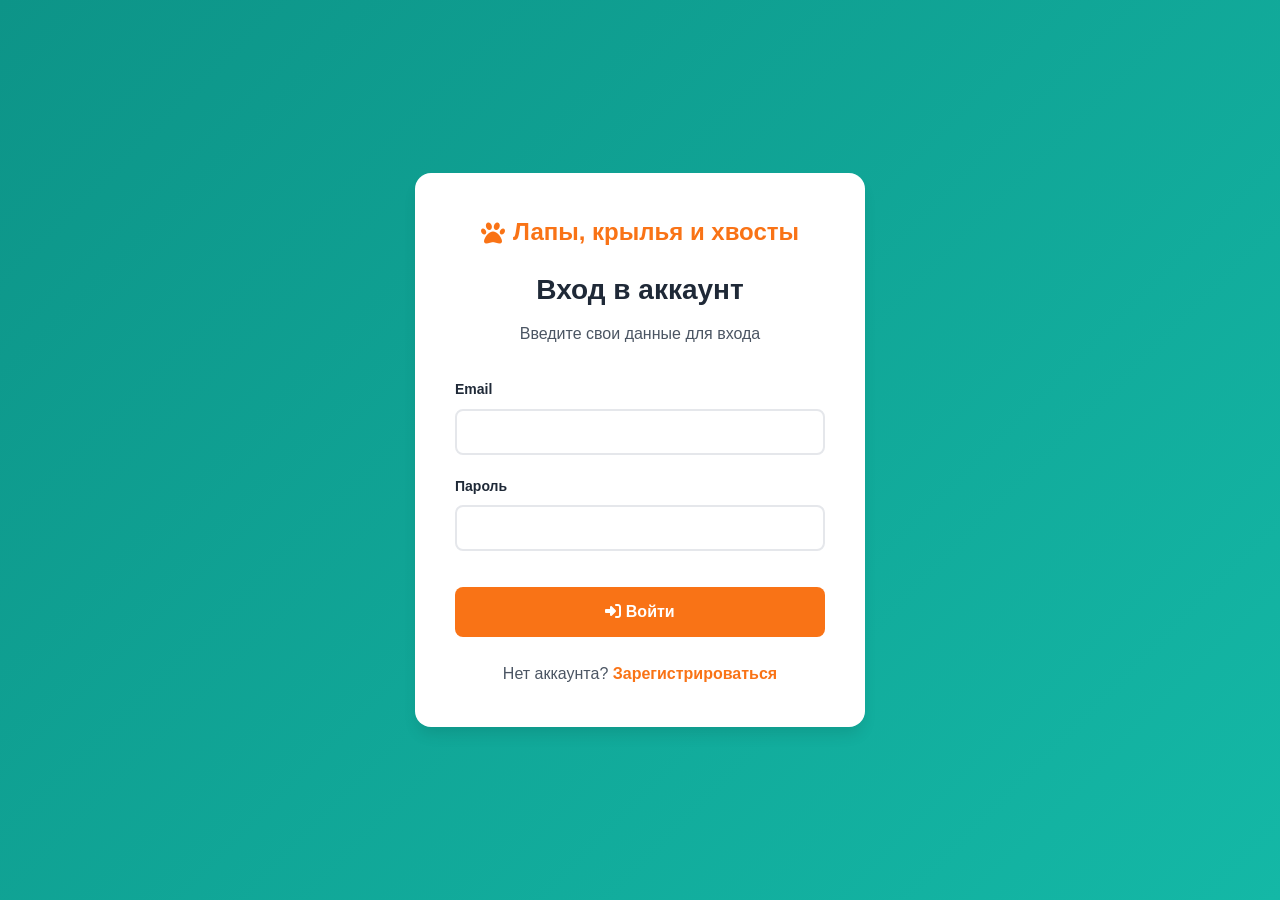
==== commit 21096ead: "4.1" ====
--- a/frontend/dashboard.html
+++ b/frontend/dashboard.html
@@ -54,9 +54,8 @@
             </div>
         </main>
     </div>
+
     
-    <script src="js/api.js"></script>
-    <script src="js/dashboard.js"></script>
 
     <!-- Модальное окно детальной карточки животного -->
 <div id="animalDetailModal" class="modal-overlay">
@@ -65,5 +64,7 @@
     </div>
 </div>
 
+    <script src="js/api.js"></script>
+    <script src="js/dashboard.js"></script>
 </body>
 </html>
--- a/frontend/css/style.css
+++ b/frontend/css/style.css
@@ -1646,4 +1646,254 @@
 .form-group input[type="checkbox"] {
     width: auto;
     margin-right: 0.5rem;
+}
+
+/* Секция "О нас" */
+.about-section {
+    padding: 5rem 0;
+    background: var(--gray-50);
+}
+
+.about-content {
+    display: grid;
+    grid-template-columns: 1fr 1fr;
+    gap: 3rem;
+    align-items: center;
+}
+
+.about-text p {
+    margin-bottom: 1.5rem;
+    font-size: 1.05rem;
+    line-height: 1.7;
+    color: var(--gray-600);
+}
+
+.about-stats {
+    display: grid;
+    grid-template-columns: repeat(3, 1fr);
+    gap: 1.5rem;
+    margin-top: 2rem;
+    padding-top: 2rem;
+    border-top: 2px solid var(--gray-200);
+}
+
+.stat-item {
+    text-align: center;
+}
+
+.stat-number {
+    font-size: 2rem;
+    font-weight: bold;
+    color: var(--primary);
+    margin-bottom: 0.5rem;
+}
+
+.stat-label {
+    font-size: 0.875rem;
+    color: var(--gray-600);
+}
+
+.about-image img {
+    width: 100%;
+    border-radius: 1rem;
+    box-shadow: var(--shadow-lg);
+}
+
+/* CTA секция */
+.cta-section {
+    background: linear-gradient(135deg, var(--primary) 0%, var(--secondary) 100%);
+    color: white;
+    padding: 4rem 0;
+    text-align: center;
+}
+
+.cta-section h2 {
+    font-size: 2.5rem;
+    margin-bottom: 1rem;
+}
+
+.cta-section p {
+    font-size: 1.25rem;
+    margin-bottom: 2rem;
+    opacity: 0.95;
+}
+
+.cta-buttons {
+    display: flex;
+    gap: 1rem;
+    justify-content: center;
+    flex-wrap: wrap;
+}
+
+/* Карточка владельца */
+.owner-card {
+    background: var(--gray-50);
+    padding: 1rem;
+    border-radius: 0.75rem;
+    margin-bottom: 1.5rem;
+    cursor: pointer;
+    transition: all 0.3s;
+    text-decoration: none;
+    color: inherit;
+    display: block;
+}
+
+.owner-card:hover {
+    background: var(--gray-100);
+    transform: translateY(-2px);
+}
+
+/* Поле суммы пожертвования */
+.donate-input-group {
+    display: flex;
+    gap: 0.5rem;
+    margin-top: 1rem;
+}
+
+.donate-input-group input {
+    flex: 1;
+    padding: 0.75rem;
+    border: 2px solid var(--gray-200);
+    border-radius: 0.5rem;
+    font-size: 1rem;
+}
+
+.donate-input-group input:focus {
+    outline: none;
+    border-color: var(--primary);
+}
+
+.donate-input-group button {
+    padding: 0.75rem 1.5rem;
+    white-space: nowrap;
+}
+
+/* Быстрые суммы */
+.quick-amounts {
+    display: flex;
+    gap: 0.5rem;
+    margin-top: 0.5rem;
+    flex-wrap: wrap;
+}
+
+.quick-amount-btn {
+    padding: 0.375rem 0.75rem;
+    background: var(--gray-100);
+    border: 1px solid var(--gray-200);
+    border-radius: 0.5rem;
+    cursor: pointer;
+    font-size: 0.875rem;
+    transition: all 0.3s;
+}
+
+.quick-amount-btn:hover {
+    background: var(--primary);
+    color: white;
+    border-color: var(--primary);
+}
+
+/* Карточка сбора */
+.fundraiser-card {
+    background: white;
+    border-radius: 1rem;
+    overflow: hidden;
+    box-shadow: var(--shadow);
+    transition: transform 0.3s, box-shadow 0.3s;
+}
+
+.fundraiser-card:hover {
+    transform: translateY(-5px);
+    box-shadow: var(--shadow-lg);
+}
+
+.fundraiser-image {
+    width: 100%;
+    height: 200px;
+    object-fit: cover;
+}
+
+.fundraiser-info {
+    padding: 1.5rem;
+}
+
+.fundraiser-title {
+    font-size: 1.25rem;
+    font-weight: bold;
+    margin-bottom: 0.5rem;
+}
+
+.fundraiser-desc {
+    color: var(--gray-600);
+    font-size: 0.9rem;
+    margin-bottom: 1rem;
+    line-height: 1.5;
+}
+
+.fundraiser-progress {
+    margin-bottom: 1rem;
+}
+
+.fundraiser-meta {
+    display: flex;
+    justify-content: space-between;
+    font-size: 0.875rem;
+    margin-bottom: 0.5rem;
+}
+
+.fundraiser-animal-link {
+    display: inline-block;
+    margin-top: 0.5rem;
+    color: var(--secondary);
+    font-size: 0.875rem;
+    text-decoration: none;
+}
+
+.fundraiser-animal-link:hover {
+    text-decoration: underline;
+}
+
+/* Сортировка */
+.sort-controls {
+    display: flex;
+    gap: 1rem;
+    margin-bottom: 1.5rem;
+    flex-wrap: wrap;
+    align-items: center;
+}
+
+.sort-controls label {
+    font-weight: 600;
+    color: var(--gray-800);
+}
+
+.sort-controls select {
+    padding: 0.5rem 1rem;
+    border: 2px solid var(--gray-200);
+    border-radius: 0.5rem;
+    font-size: 0.9rem;
+    cursor: pointer;
+}
+
+.sort-controls select:focus {
+    outline: none;
+    border-color: var(--primary);
+}
+
+/* Адаптивность */
+@media (max-width: 768px) {
+    .about-content {
+        grid-template-columns: 1fr;
+    }
+    
+    .about-stats {
+        grid-template-columns: 1fr;
+    }
+    
+    .cta-section h2 {
+        font-size: 1.75rem;
+    }
+    
+    .donate-input-group {
+        flex-direction: column;
+    }
 }
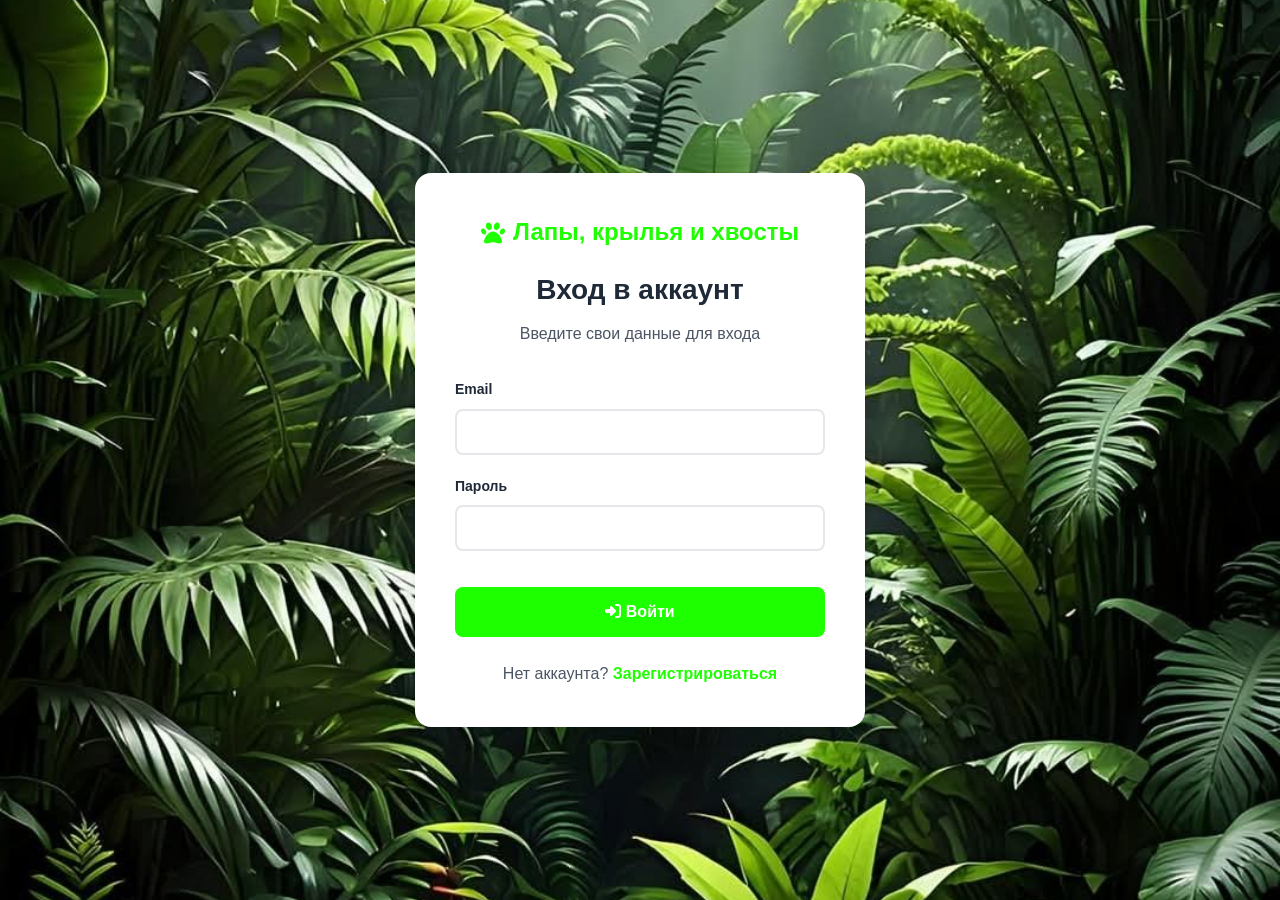
==== commit af2c647a: "6.8" ====
--- a/frontend/dashboard.html
+++ b/frontend/dashboard.html
@@ -8,8 +8,20 @@
     <link rel="stylesheet" href="https://cdnjs.cloudflare.com/ajax/libs/font-awesome/6.4.0/css/all.min.css">
 </head>
 <body class="dashboard-body">
+    <!-- Мобильная шапка -->
+    <div class="mobile-header">
+        <a href="index.html" class="logo">
+            <i class="fa-solid fa-paw"></i>
+            <span>Лапы, крылья и хвосты</span>
+        </a>
+        <button class="icon-btn">
+            <i class="fa-regular fa-bell"></i>
+            <span class="badge">3</span>
+        </button>
+    </div>
+
     <div class="dashboard-container">
-        <!-- Боковое меню -->
+        <!-- Боковое меню (для десктопа) -->
         <aside class="sidebar">
             <a href="index.html" class="sidebar-header">
                 <i class="fa-solid fa-paw"></i>
@@ -55,14 +67,17 @@
         </main>
     </div>
 
-    
+    <!-- Нижняя навигация (для мобильных) -->
+    <nav class="bottom-nav" id="bottomNav">
+        <!-- Генерируется через JS -->
+    </nav>
 
     <!-- Модальное окно детальной карточки животного -->
-<div id="animalDetailModal" class="modal-overlay">
-    <div class="modal-content" id="animalDetailModalContent">
-        <!-- Контент генерируется через JS -->
+    <div id="animalDetailModal" class="modal-overlay">
+        <div class="modal-content" id="animalDetailModalContent">
+            <!-- Контент генерируется через JS -->
+        </div>
     </div>
-</div>
 
     <script src="js/api.js"></script>
     <script src="js/dashboard.js"></script>
--- a/frontend/css/style.css
+++ b/frontend/css/style.css
@@ -5,9 +5,78 @@
     box-sizing: border-box;
 }
 
+/* ==================== ФОНОВОЕ ИЗОБРАЖЕНИЕ ==================== */
+
+body::before {
+    content: '';
+    position: fixed;
+    top: 0;
+    left: 0;
+    width: 100%;
+    height: 100%;
+
+    background-size: cover;
+    background-position: center;
+    background-repeat: no-repeat;
+    background-attachment: fixed;
+    z-index: -2;
+}
+
+body::after {
+    content: '';
+    position: fixed;
+    top: 0;
+    left: 0;
+    width: 100%;
+    height: 100%;
+    background: rgba(0, 0, 0, 0.4); /* Затемнение 40% */
+    z-index: -1;
+}
+
+/* Для dashboard убираем фон, чтобы не мешал */
+.dashboard-body::before,
+.dashboard-body::after {
+    display: none;
+}
+
+.auth-container {
+    min-height: 100vh;
+    display: flex;
+    align-items: center;
+    justify-content: center;
+    background-image: url('../fon.jpg');
+    background-size: cover;
+    background-position: center;
+    background-attachment: fixed;
+    padding: 2rem;
+}
+
+/* Для страниц авторизации фон на весь экран */
+.auth-container::before {
+    content: '';
+    position: fixed;
+    top: 0;
+    left: 0;
+    width: 100%;
+    height: 100%;
+    background: rgba(0, 0, 0, 0.5);
+    z-index: -1;
+}
+
+.auth-container::after {
+    content: '';
+    position: fixed;
+    top: 0;
+    left: 0;
+    width: 100%;
+    height: 100%;
+    background: rgba(0, 0, 0, 0.5); /* Более сильное затемнение для auth */
+    z-index: -1;
+}   
+
 :root {
-    --primary: #f97316;
-    --primary-dark: #ea580c;
+    --primary: #1eff00;
+    --primary-dark: #0cea566b;
     --secondary: #0d9488;
     --secondary-dark: #0f766e;
     --gray-50: #f9fafb;
@@ -23,6 +92,10 @@
     font-family: -apple-system, BlinkMacSystemFont, 'Segoe UI', Roboto, sans-serif;
     color: var(--gray-800);
     line-height: 1.6;
+    background-size: cover;
+    background-position: center;
+    background-repeat: no-repeat;
+    background-attachment: fixed;
 }
 
 .container {
@@ -246,8 +319,9 @@
 
 /* Каталог животных */
 .animals-section {
-    padding: 4rem 0;
+    padding: 2rem 0;
     background: white;
+    margin-bottom: 0;
 }
 
 .animals-grid {
@@ -256,13 +330,13 @@
     gap: 2rem;
 }
 
+/* Компактные карточки животных */
 .animal-card {
     background: white;
     border-radius: 1rem;
     overflow: hidden;
     box-shadow: var(--shadow);
     transition: transform 0.3s, box-shadow 0.3s;
-    cursor: pointer;
 }
 
 .animal-card:hover {
@@ -272,12 +346,12 @@
 
 .animal-image {
     width: 100%;
-    height: 250px;
+    height: 220px; /* Было 250px */
     object-fit: cover;
 }
 
 .animal-info {
-    padding: 1.5rem;
+    padding: 1rem; /* Было 1.5rem */
 }
 
 .animal-header {
@@ -288,8 +362,9 @@
 }
 
 .animal-name {
-    font-size: 1.5rem;
+    font-size: 1.25rem; /* Было 1.5rem */
     font-weight: bold;
+    margin: 0;
 }
 
 .animal-badge {
@@ -304,43 +379,44 @@
 .animal-meta {
     color: var(--gray-600);
     margin-bottom: 0.5rem;
-}
-
-.animal-location {
-    color: var(--gray-600);
-    font-size: 0.875rem;
-    margin: 0.5rem 0;
-}
-
-.animal-location i {
-    margin-right: 0.25rem;
+    font-size: 0.9rem;
 }
 
 .animal-desc {
     color: var(--gray-600);
     margin-bottom: 1rem;
     line-height: 1.5;
+    font-size: 0.9rem;
+    display: -webkit-box;
+    -webkit-line-clamp: 2; /* Обрезаем описание до 2 строк */
+    -webkit-box-orient: vertical;
+    overflow: hidden;
 }
 
 .animal-actions {
     display: grid;
     grid-template-columns: 1fr 1fr;
-    gap: 0.75rem;
-}
-
-.btn-adopt {
-    background: var(--secondary);
-    color: white;
-    padding: 0.75rem;
+    gap: 0.5rem;
+}
+
+.btn-adopt,
+.btn-donate {
+    padding: 0.625rem; /* Было 0.75rem */
     border: none;
     border-radius: 0.5rem;
     font-weight: 600;
     cursor: pointer;
-    transition: background 0.3s;
+    transition: all 0.3s;
     display: flex;
     align-items: center;
     justify-content: center;
     gap: 0.5rem;
+    font-size: 0.9rem;
+}
+
+.btn-adopt {
+    background: var(--secondary);
+    color: white;
 }
 
 .btn-adopt:hover {
@@ -350,15 +426,6 @@
 .btn-donate {
     background: var(--gray-100);
     color: var(--gray-600);
-    border: none;
-    padding: 0.75rem;
-    border-radius: 0.5rem;
-    font-weight: 600;
-    cursor: pointer;
-    transition: all 0.3s;
-    display: flex;
-    align-items: center;
-    justify-content: center;
 }
 
 .btn-donate:hover {
@@ -391,65 +458,83 @@
     color: #92400e;
 }
 
-/* Футер */
-.footer {
-    background: var(--gray-800);
+/* ==================== ПРОСТОЙ ФУТЕР ==================== */
+
+.simple-footer {
+    background: #1a3d1a;
     color: white;
-    padding: 4rem 0 2rem;
+    padding: 3rem 2rem 1.5rem;
+    margin-top: 0; /* Убираем отступ сверху */
 }
 
 .footer-grid {
     display: grid;
     grid-template-columns: repeat(auto-fit, minmax(250px, 1fr));
-    gap: 3rem;
-    margin-bottom: 3rem;
-}
-
-.footer h3 {
-    margin-bottom: 1.5rem;
-    color: var(--primary);
-    font-size: 1.25rem;
-}
-
-.footer p {
+    gap: 2rem;
+    margin-bottom: 2rem;
+}
+
+.footer-col h3 {
+    font-size: 1.1rem;
     margin-bottom: 0.75rem;
+    color: #90EE90;
+}
+
+.footer-col p {
+    margin-bottom: 0.5rem;
     opacity: 0.9;
-    line-height: 1.6;
-}
-
-.footer i {
+    line-height: 1.5;
+    font-size: 0.9rem;
+}
+
+.footer-col i {
     margin-right: 0.5rem;
-    width: 20px;
+    color: #90EE90;
+    width: 18px;
 }
 
 .social-links {
     display: flex;
-    gap: 1rem;
+    gap: 0.75rem;
 }
 
 .social-links a {
+    width: 40px;
+    height: 40px;
+    background: rgba(255, 255, 255, 0.15);
+    border-radius: 50%;
+    display: flex;
+    align-items: center;
+    justify-content: center;
     color: white;
-    font-size: 1.5rem;
-    transition: color 0.3s, transform 0.3s;
+    font-size: 1.1rem;
+    transition: all 0.3s;
 }
 
 .social-links a:hover {
-    color: var(--primary);
+    background: #90EE90;
+    color: #1a3d1a;
     transform: translateY(-3px);
 }
 
 .footer-bottom {
     text-align: center;
-    padding-top: 2rem;
-    border-top: 1px solid rgba(255, 255, 255, 0.1);
-    opacity: 0.8;
-}
-
-/* Dashboard стили */
+    padding-top: 1.5rem;
+    border-top: 1px solid rgba(255, 255, 255, 0.15);
+    opacity: 0.75;
+    font-size: 0.85rem;
+}
+
+@media (max-width: 768px) {
+    .simple-footer {
+        padding: 2rem 1rem 1rem;
+    }
+}
+
+/* Для dashboard — без фона */
 .dashboard-body {
     background: var(--gray-100);
-    height: 100vh;
-    overflow: hidden;
+    background-image: none;
 }
 
 .dashboard-container {
@@ -1374,14 +1459,16 @@
     }
     
     .animals-section {
-        padding: 2rem 0;
+    padding: 2rem 0 0; /* Было 4rem 0, теперь 2rem 0 0 */
+    background: white;
+    margin-bottom: 0;
     }
     
     .animals-grid {
-        grid-template-columns: 1fr;
-        gap: 1rem;
-    }
-    
+        display: grid;
+        grid-template-columns: repeat(auto-fill, minmax(280px, 1fr)); /* Было 300px */
+        gap: 1.5rem; /* Было 2rem */
+    }
     .animal-image {
         height: 200px;
     }
@@ -1896,4 +1983,588 @@
     .donate-input-group {
         flex-direction: column;
     }
+}
+
+/* Секция сборов */
+.fundraisers-section {
+    padding: 4rem 0;
+    background: var(--gray-50);
+}
+
+.fundraiser-card {
+    background: white;
+    border-radius: 1rem;
+    overflow: hidden;
+    box-shadow: var(--shadow);
+    transition: transform 0.3s, box-shadow 0.3s;
+}
+
+.fundraiser-card:hover {
+    transform: translateY(-5px);
+    box-shadow: var(--shadow-lg);
+}
+
+.fundraiser-image {
+    width: 100%;
+    height: 200px;
+    object-fit: cover;
+}
+
+.fundraiser-info {
+    padding: 1.5rem;
+}
+
+.fundraiser-title {
+    font-size: 1.25rem;
+    font-weight: bold;
+    margin-bottom: 0.5rem;
+}
+
+.fundraiser-desc {
+    color: var(--gray-600);
+    font-size: 0.9rem;
+    margin-bottom: 1rem;
+    line-height: 1.5;
+}
+
+.fundraiser-progress {
+    margin-bottom: 1rem;
+}
+
+.fundraiser-meta {
+    display: flex;
+    justify-content: space-between;
+    font-size: 0.875rem;
+    margin-bottom: 0.5rem;
+}
+
+.fundraiser-animal-link {
+    display: inline-block;
+    margin-top: 0.5rem;
+    color: var(--secondary);
+    font-size: 0.875rem;
+    text-decoration: none;
+}
+
+.fundraiser-animal-link:hover {
+    text-decoration: underline;
+}
+
+.donate-input-group {
+    display: flex;
+    gap: 0.5rem;
+    margin-top: 1rem;
+}
+
+.donate-input-group input {
+    flex: 1;
+    padding: 0.75rem;
+    border: 2px solid var(--gray-200);
+    border-radius: 0.5rem;
+    font-size: 1rem;
+}
+
+.donate-input-group input:focus {
+    outline: none;
+    border-color: var(--primary);
+}
+
+.quick-amounts {
+    display: flex;
+    gap: 0.5rem;
+    margin-top: 0.5rem;
+    flex-wrap: wrap;
+}
+
+.quick-amount-btn {
+    padding: 0.375rem 0.75rem;
+    background: var(--gray-100);
+    border: 1px solid var(--gray-200);
+    border-radius: 0.5rem;
+    cursor: pointer;
+    font-size: 0.875rem;
+    transition: all 0.3s;
+}
+
+.quick-amount-btn:hover {
+    background: var(--primary);
+    color: white;
+    border-color: var(--primary);
+}
+
+/* ==================== МОБИЛЬНАЯ АДАПТАЦИЯ ==================== */
+
+/* Бургер-меню */
+.burger-menu {
+    display: none;
+    flex-direction: column;
+    gap: 5px;
+    cursor: pointer;
+    padding: 0.5rem;
+    background: none;
+    border: none;
+}
+
+.burger-menu span {
+    width: 25px;
+    height: 3px;
+    background: var(--gray-800);
+    border-radius: 3px;
+    transition: all 0.3s;
+}
+
+.burger-menu.active span:nth-child(1) {
+    transform: rotate(45deg) translate(5px, 5px);
+}
+
+.burger-menu.active span:nth-child(2) {
+    opacity: 0;
+}
+
+.burger-menu.active span:nth-child(3) {
+    transform: rotate(-45deg) translate(7px, -6px);
+}
+
+.mobile-nav {
+    display: none;
+    position: fixed;
+    top: 70px;
+    left: 0;
+    right: 0;
+    background: white;
+    box-shadow: var(--shadow-lg);
+    padding: 1rem;
+    z-index: 99;
+    flex-direction: column;
+    gap: 0.5rem;
+}
+
+.mobile-nav.active {
+    display: flex;
+}
+
+.mobile-nav a {
+    padding: 1rem;
+    text-decoration: none;
+    color: var(--gray-800);
+    font-weight: 500;
+    border-radius: 0.5rem;
+    transition: background 0.3s;
+}
+
+.mobile-nav a:hover {
+    background: var(--gray-100);
+}
+
+.mobile-nav .btn {
+    margin-top: 0.5rem;
+    justify-content: center;
+}
+
+/* Нижняя навигация для dashboard */
+.bottom-nav {
+    display: none;
+    position: fixed;
+    bottom: 0;
+    left: 0;
+    right: 0;
+    background: white;
+    box-shadow: 0 -2px 10px rgba(0,0,0,0.1);
+    padding: 0.5rem;
+    z-index: 100;
+    justify-content: space-around;
+}
+
+.bottom-nav-item {
+    display: flex;
+    flex-direction: column;
+    align-items: center;
+    gap: 0.25rem;
+    padding: 0.5rem;
+    text-decoration: none;
+    color: var(--gray-600);
+    font-size: 0.7rem;
+    transition: color 0.3s;
+    flex: 1;
+}
+
+.bottom-nav-item i {
+    font-size: 1.25rem;
+}
+
+.bottom-nav-item.active {
+    color: var(--primary);
+}
+
+.bottom-nav-item:hover {
+    color: var(--primary);
+}
+
+/* Мобильная шапка для dashboard */
+.mobile-header {
+    display: none;
+}
+
+/* Планшеты (768px - 1024px) */
+@media (max-width: 1024px) {
+    .sidebar {
+        width: 240px;
+    }
+    
+    .animal-detail {
+        grid-template-columns: 1fr;
+    }
+    
+    .animal-detail-image {
+        min-height: 350px;
+    }
+    
+    .animal-detail-image img {
+        border-radius: 1rem 1rem 0 0;
+    }
+}
+
+/* Мобильные устройства (до 768px) */
+@media (max-width: 768px) {
+    /* Главная страница */
+    .burger-menu {
+        display: flex;
+    }
+    
+    .nav-links,
+    .nav-actions {
+        display: none;
+    }
+    
+    .hero {
+        padding: 3rem 0;
+    }
+    
+    .hero h1 {
+        font-size: 1.75rem;
+        line-height: 1.2;
+    }
+    
+    .hero p {
+        font-size: 1rem;
+        margin-bottom: 1.5rem;
+    }
+    
+    .hero-buttons {
+        flex-direction: column;
+        gap: 0.75rem;
+    }
+    
+    .btn-lg {
+        padding: 0.75rem 1.5rem;
+        font-size: 1rem;
+    }
+    
+    .section-title {
+        font-size: 1.75rem;
+        margin-bottom: 2rem;
+    }
+    
+    .how-it-works {
+        padding: 3rem 0;
+    }
+    
+    .feature-icon {
+        width: 60px;
+        height: 60px;
+        font-size: 1.5rem;
+    }
+    
+    .search-section {
+        padding: 2rem 0;
+    }
+    
+    .search-box {
+        grid-template-columns: 1fr;
+        padding: 1rem;
+    }
+    
+    .animals-section {
+        padding: 2rem 0;
+    }
+    
+    .animals-grid {
+        grid-template-columns: 1fr;
+        gap: 1rem;
+    }
+    
+    .animal-image {
+        height: 200px;
+    }
+    
+    .animal-info {
+        padding: 1rem;
+    }
+    
+    .animal-name {
+        font-size: 1.25rem;
+    }
+    
+    .footer {
+        padding: 2rem 0 1rem;
+    }
+    
+    .footer-grid {
+        grid-template-columns: 1fr;
+        gap: 2rem;
+        margin-bottom: 2rem;
+    }
+    
+    /* Dashboard */
+    .dashboard-body {
+        height: auto;
+        overflow: auto;
+        padding-bottom: 80px;
+    }
+    
+    .dashboard-container {
+        flex-direction: column;
+        height: auto;
+    }
+    
+    .sidebar {
+        display: none;
+    }
+    
+    .mobile-header {
+        display: flex;
+        align-items: center;
+        justify-content: space-between;
+        padding: 1rem;
+        background: white;
+        box-shadow: var(--shadow);
+        position: sticky;
+        top: 0;
+        z-index: 50;
+    }
+    
+    .mobile-header .logo {
+        font-size: 1.25rem;
+    }
+    
+    .mobile-header .icon-btn {
+        position: relative;
+    }
+    
+    .main-content {
+        overflow: visible;
+    }
+    
+    .top-bar {
+        display: none;
+    }
+    
+    .content {
+        padding: 1rem;
+    }
+    
+    .bottom-nav {
+        display: flex;
+    }
+    
+    .stats-grid {
+        grid-template-columns: repeat(2, 1fr);
+        gap: 0.75rem;
+    }
+    
+    .stat-card {
+        padding: 1rem;
+    }
+    
+    .stat-card h3 {
+        font-size: 0.75rem;
+    }
+    
+    .stat-card .value {
+        font-size: 1.5rem;
+    }
+    
+    .card {
+        padding: 1rem;
+        margin-bottom: 1rem;
+    }
+    
+    .card-title {
+        font-size: 1.125rem;
+    }
+    
+    .table th,
+    .table td {
+        padding: 0.75rem 0.5rem;
+        font-size: 0.875rem;
+    }
+    
+    .quick-action-card {
+        padding: 1rem;
+    }
+    
+    .quick-action-card i {
+        font-size: 1.5rem !important;
+    }
+    
+    .quick-action-card h3 {
+        font-size: 1rem;
+    }
+    
+    /* Модальное окно */
+    .modal-overlay {
+        padding: 0;
+        align-items: flex-end;
+    }
+    
+    .modal-content {
+        max-height: 95vh;
+        border-radius: 1rem 1rem 0 0;
+        transform: translateY(100%);
+    }
+    
+    .modal-overlay.active .modal-content {
+        transform: translateY(0);
+    }
+    
+    .animal-detail-image {
+        min-height: 250px;
+    }
+    
+    .animal-detail-info {
+        padding: 1rem;
+    }
+    
+    .animal-detail-name {
+        font-size: 1.5rem;
+    }
+    
+    .animal-detail-meta {
+        gap: 0.5rem;
+    }
+    
+    .animal-detail-meta-item {
+        font-size: 0.875rem;
+    }
+    
+    .animal-detail-features {
+        flex-direction: column;
+    }
+    
+    .animal-detail-features .feature-item {
+        min-width: 100%;
+    }
+    
+    .animal-detail-actions {
+        grid-template-columns: 1fr 1fr;
+        gap: 0.5rem;
+    }
+    
+    .btn-detail-primary,
+    .btn-detail-secondary,
+    .btn-detail-icon {
+        padding: 0.75rem;
+        font-size: 0.875rem;
+    }
+    
+    .owner-avatar {
+        width: 40px;
+        height: 40px;
+        font-size: 1rem;
+    }
+    
+    /* Карточки сборов */
+    .fundraiser-card {
+        margin-bottom: 1rem;
+    }
+    
+    .fundraiser-image {
+        height: 180px;
+    }
+    
+    .fundraiser-info {
+        padding: 1rem;
+    }
+    
+    .fundraiser-title {
+        font-size: 1.1rem;
+    }
+    
+    .donate-input-group {
+        flex-direction: column;
+    }
+    
+    .donate-input-group input,
+    .donate-input-group button {
+        width: 100%;
+    }
+    
+    .quick-amounts {
+        justify-content: center;
+    }
+    
+    /* Секция "О нас" */
+    .about-content {
+        grid-template-columns: 1fr;
+    }
+    
+    .about-stats {
+        grid-template-columns: 1fr;
+    }
+    
+    .cta-section h2 {
+        font-size: 1.75rem;
+    }
+    
+    .cta-buttons {
+        flex-direction: column;
+    }
+}
+
+/* Очень маленькие экраны (до 480px) */
+@media (max-width: 480px) {
+    .hero h1 {
+        font-size: 1.5rem;
+    }
+    
+    .section-title {
+        font-size: 1.5rem;
+    }
+    
+    .animal-detail-actions {
+        grid-template-columns: 1fr;
+    }
+    
+    .btn-detail-icon {
+        display: none;
+    }
+    
+    .stats-grid {
+        grid-template-columns: 1fr;
+    }
+    
+    .bottom-nav-item {
+        font-size: 0.65rem;
+        padding: 0.25rem;
+    }
+    
+    .bottom-nav-item i {
+        font-size: 1.125rem;
+    }
+}
+
+/* Горизонтальная ориентация на мобильных */
+@media (max-height: 500px) and (orientation: landscape) {
+    .modal-overlay {
+        align-items: center;
+    }
+    
+    .modal-content {
+        max-height: 90vh;
+        border-radius: 1rem;
+    }
+    
+    .animal-detail-image {
+        min-height: 200px;
+    }
 }
